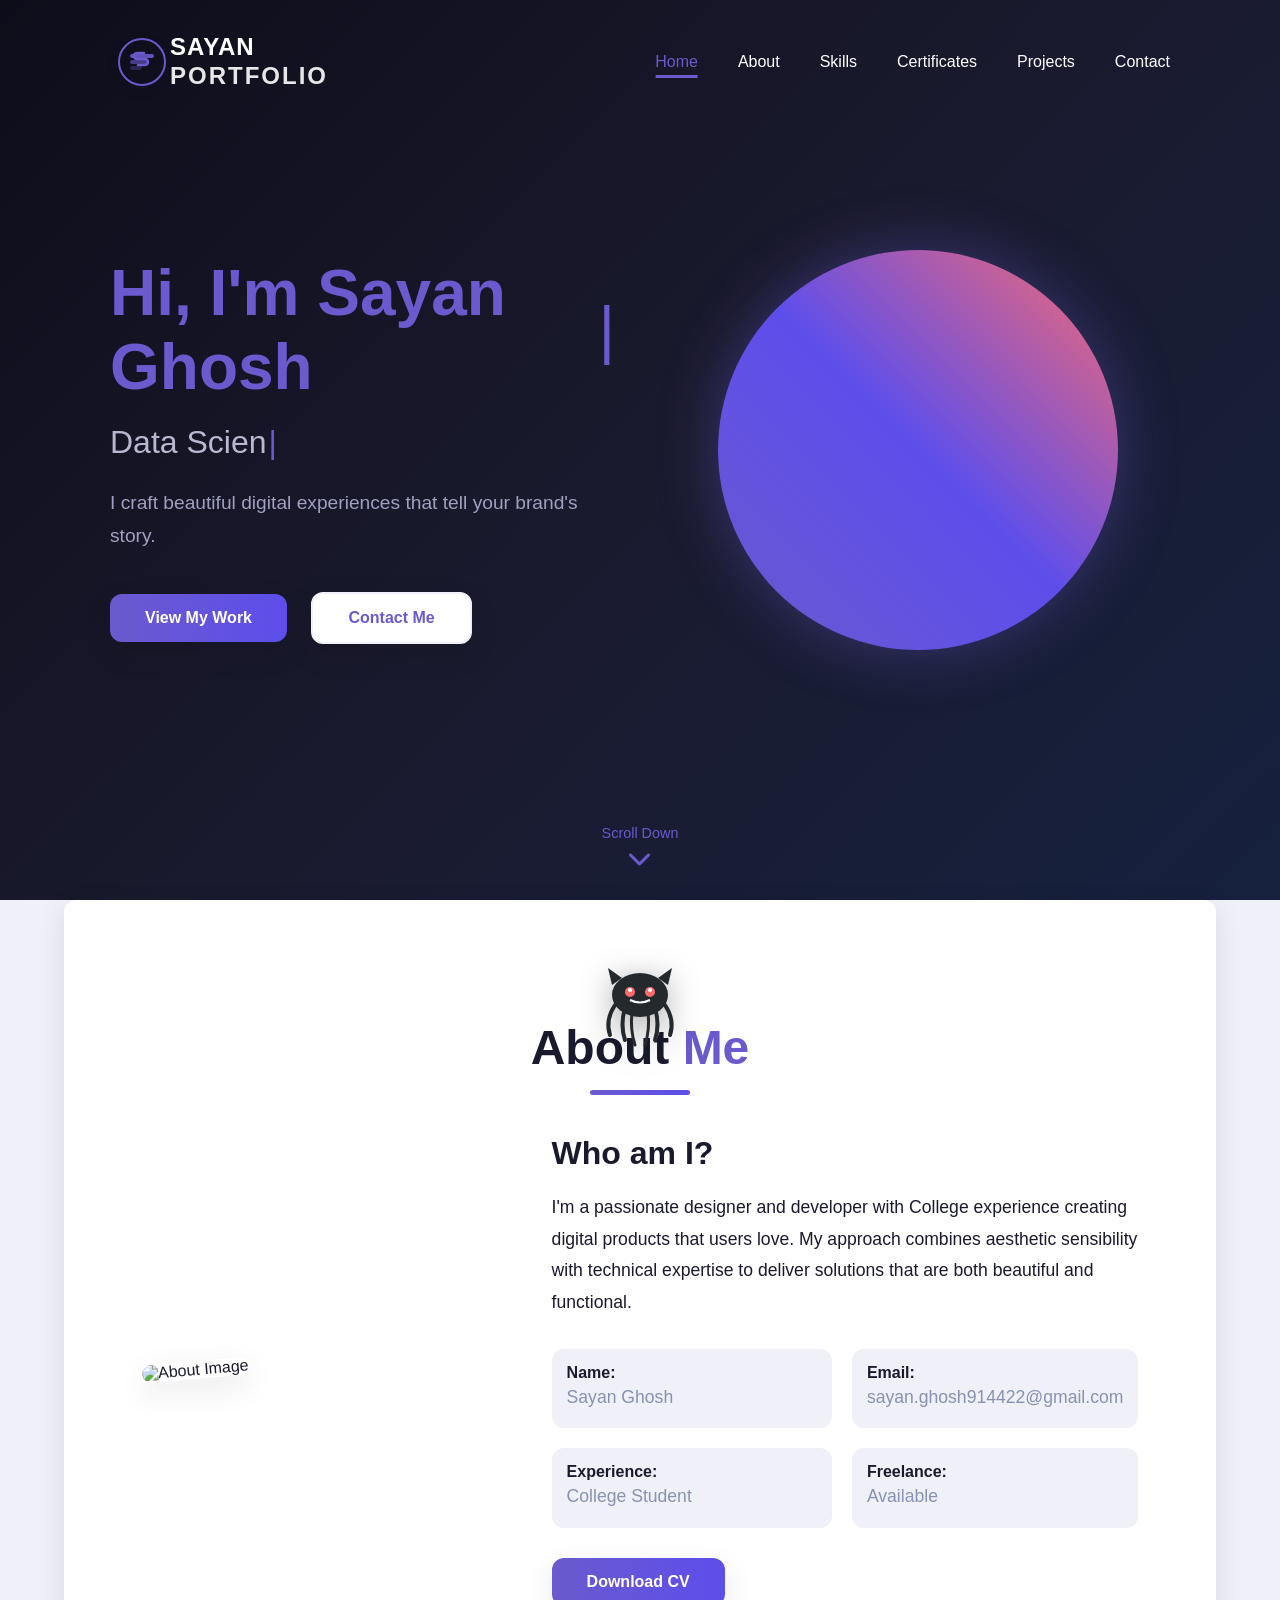
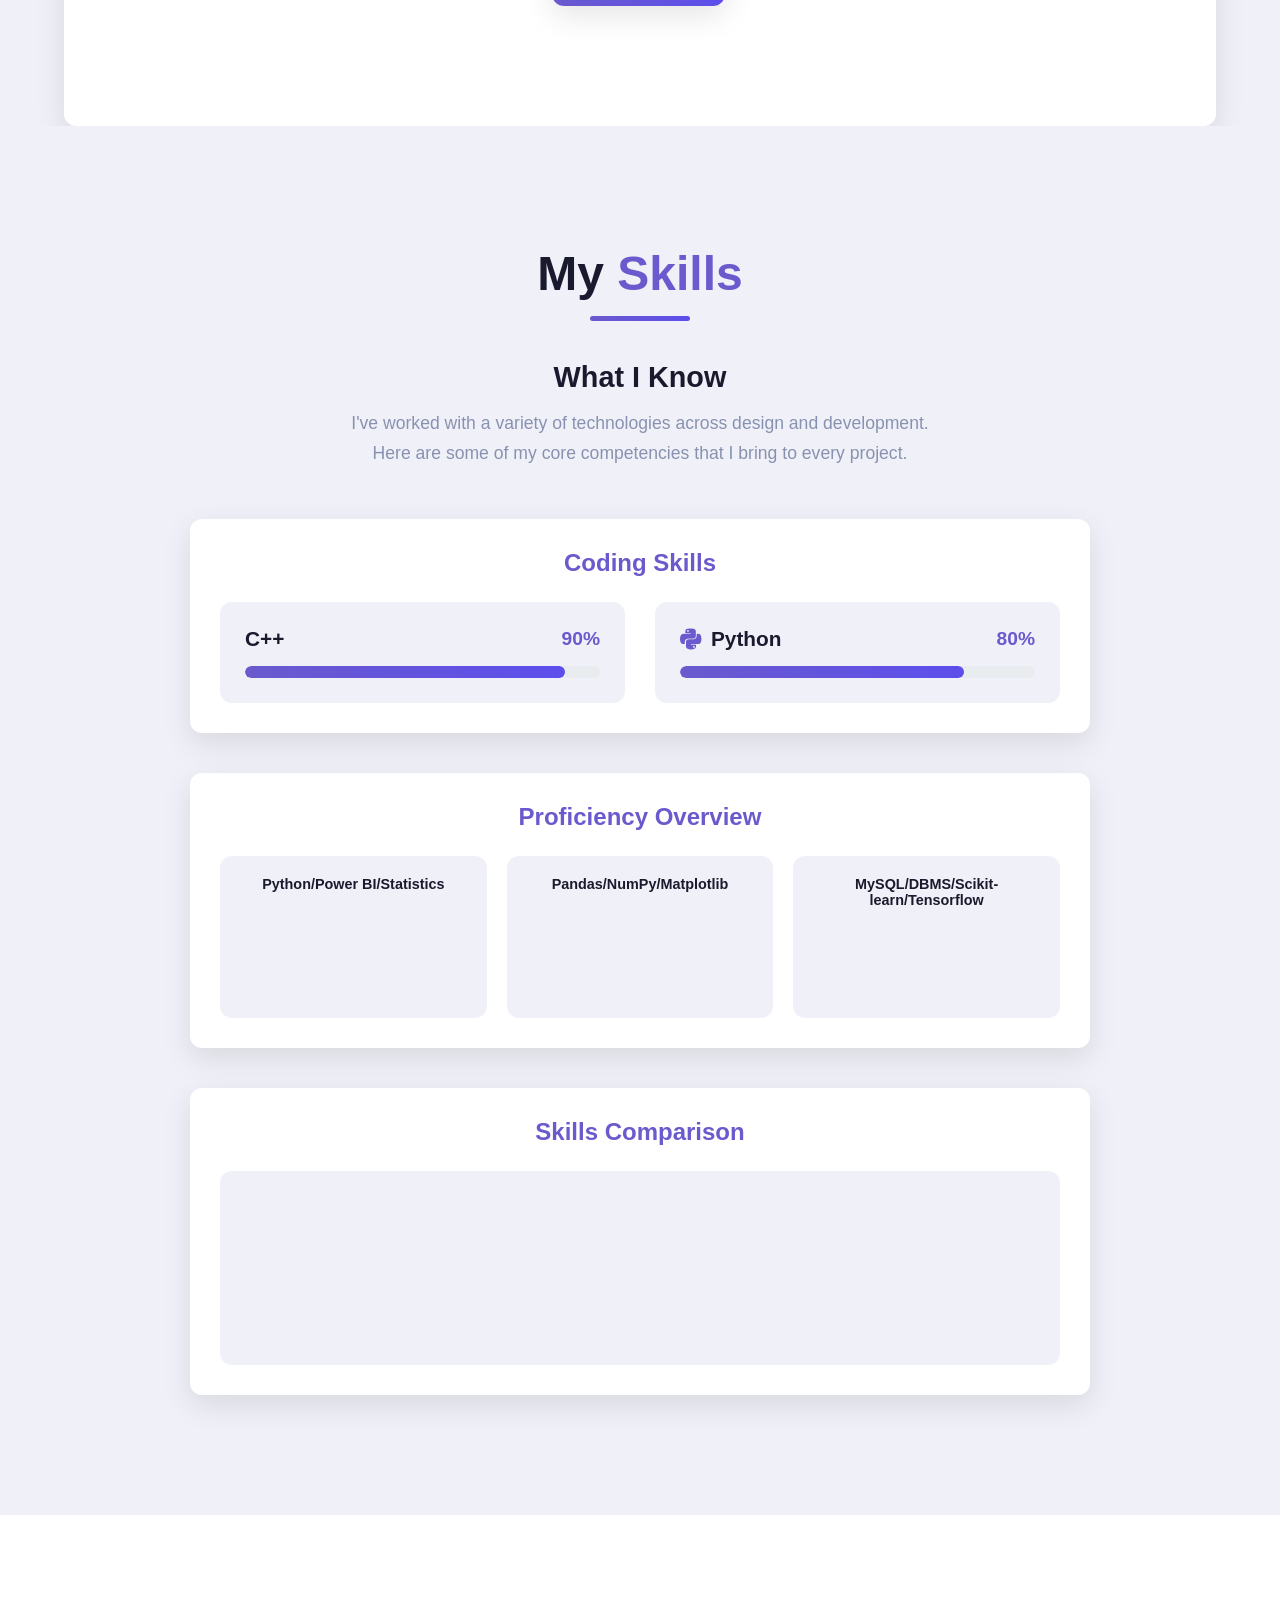
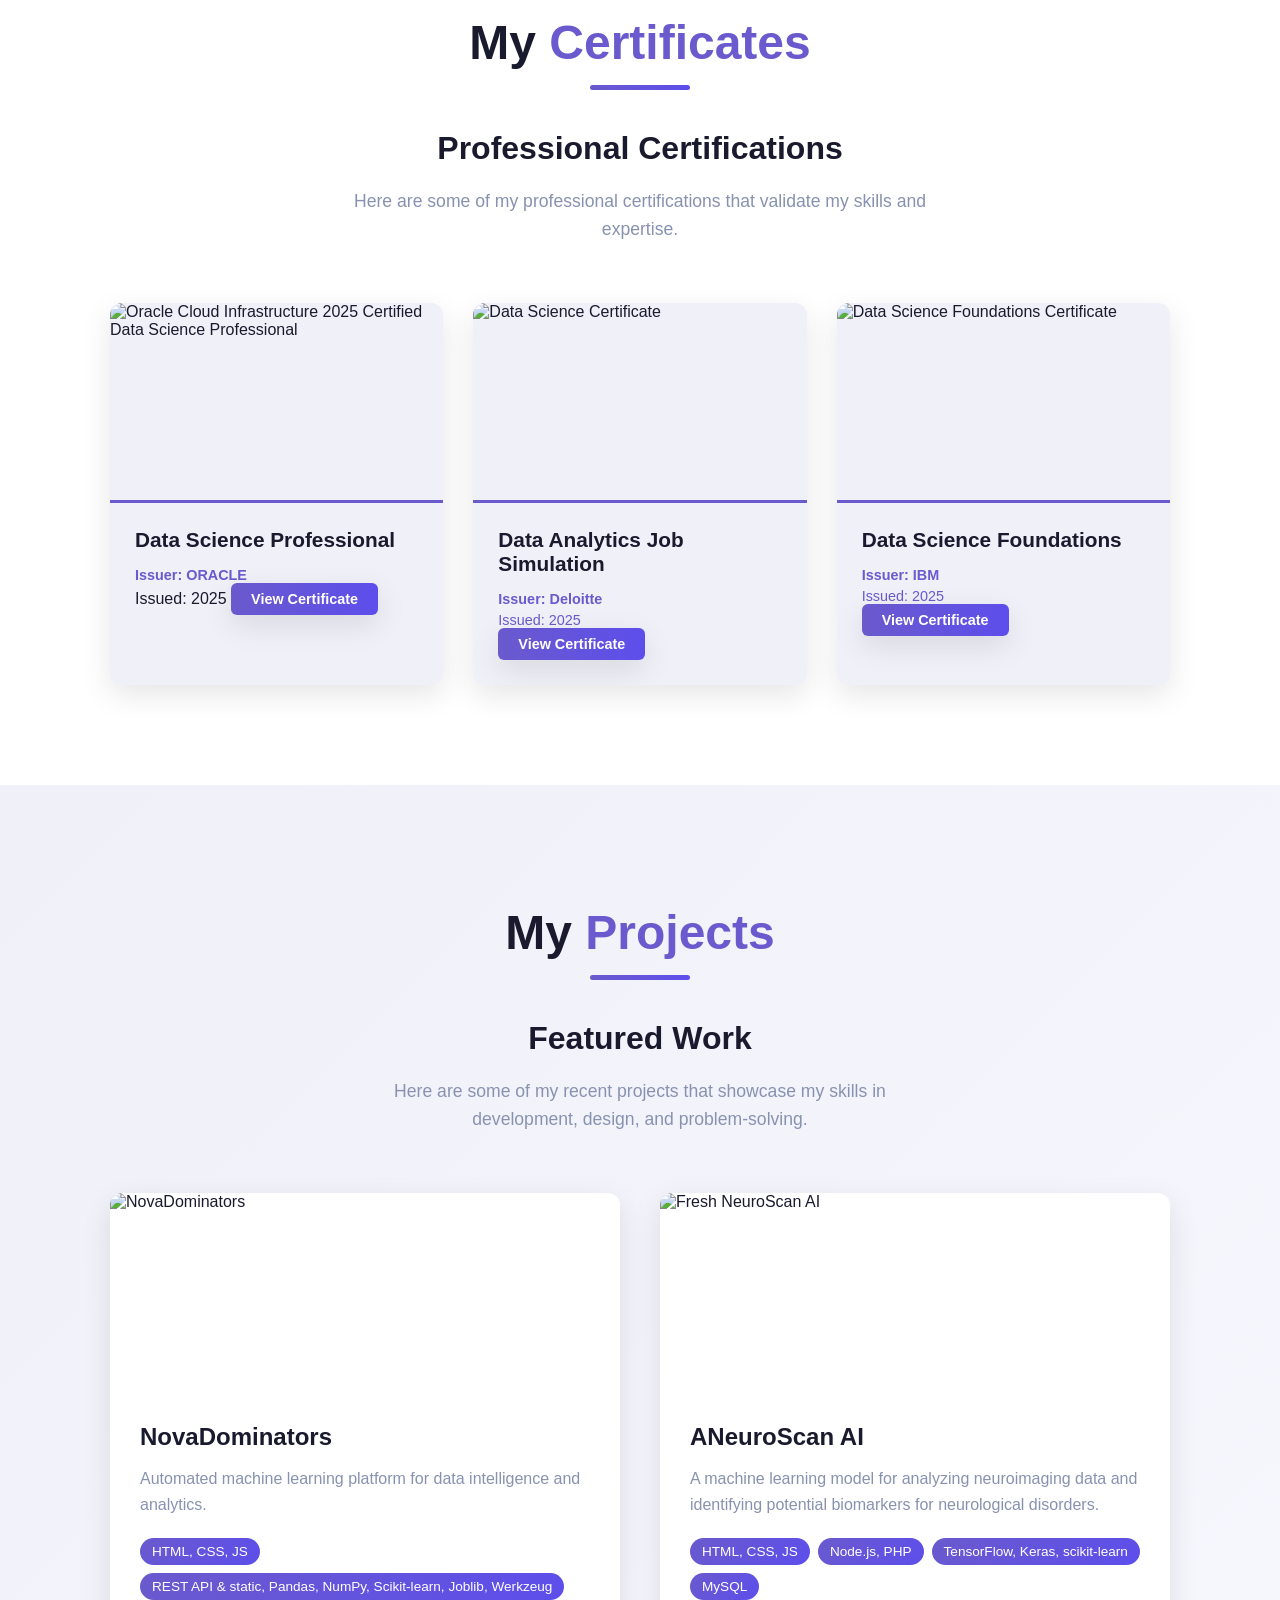
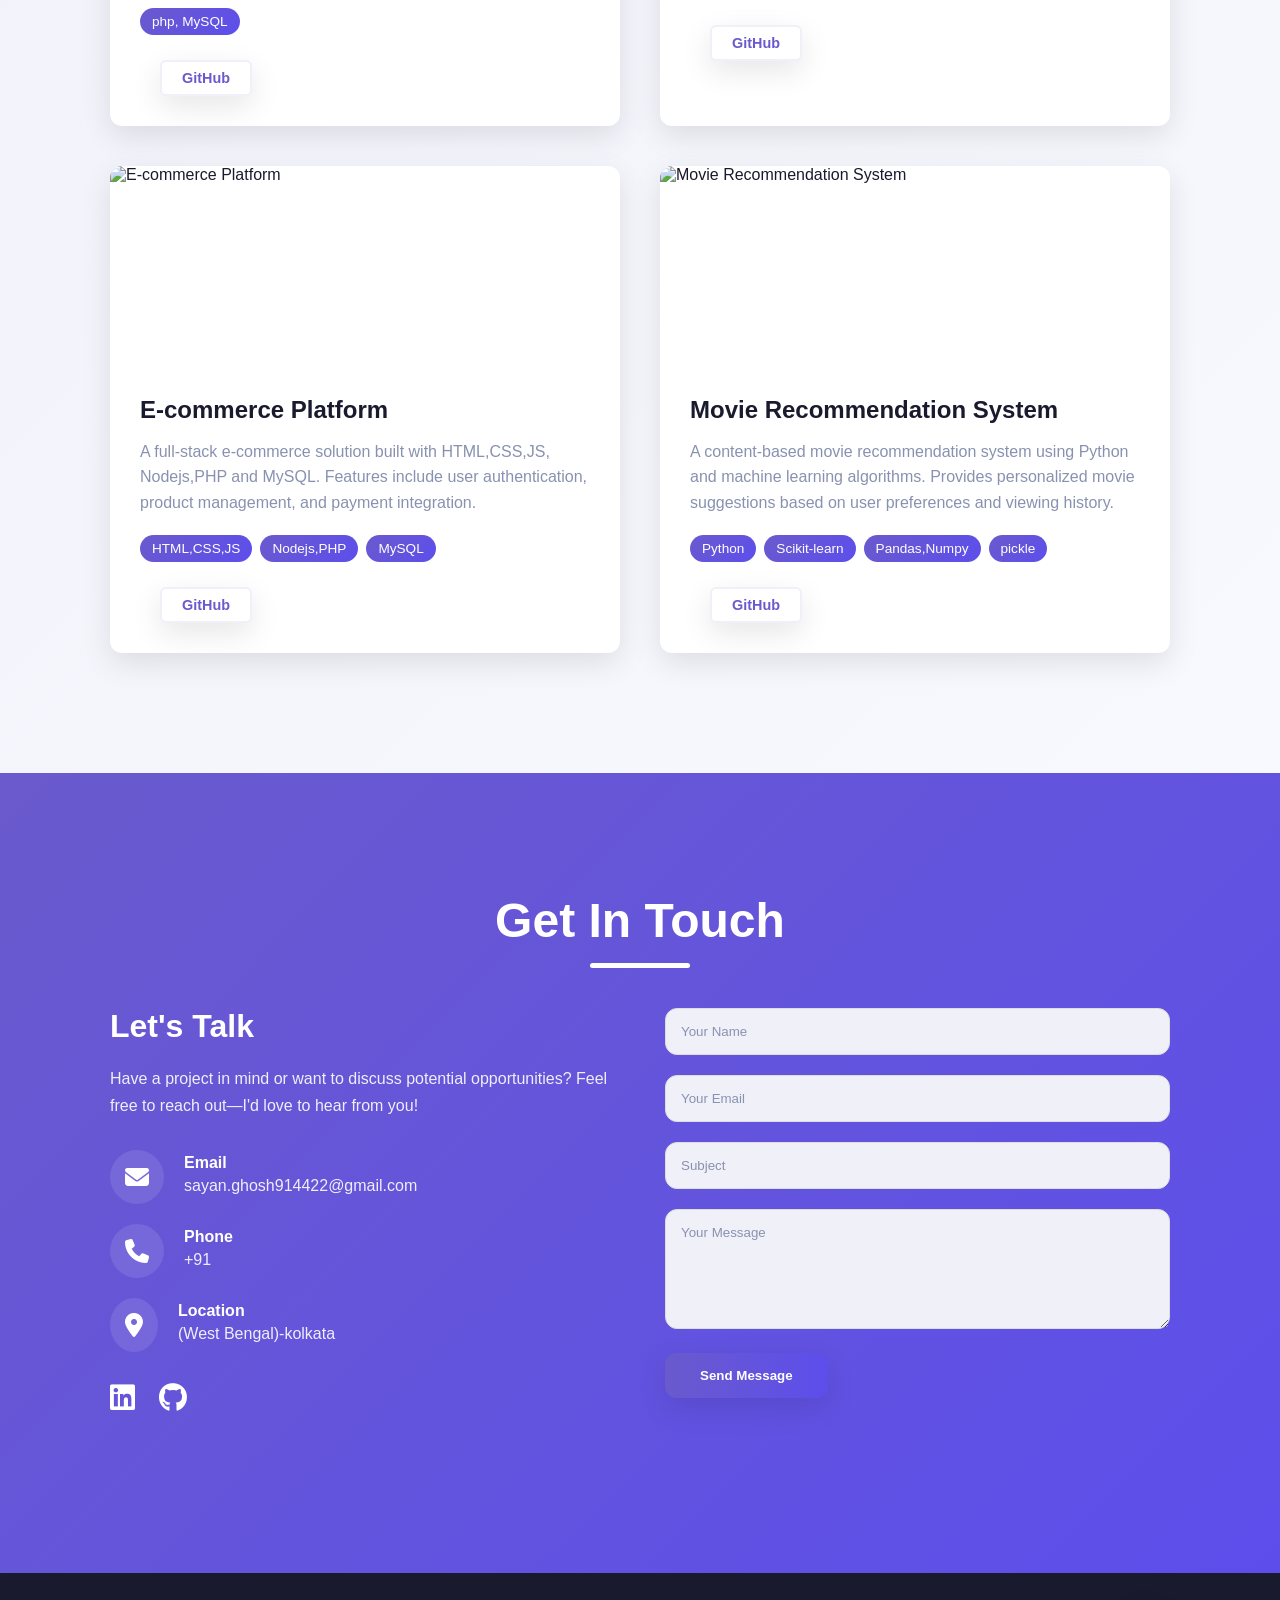
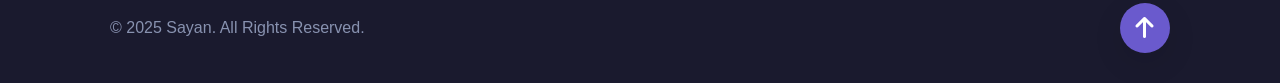
==== newpro.html @ 39113873 "Add files via upload" ====
<!DOCTYPE html>
<html lang="en">
<head>
    <meta charset="UTF-8">
    <meta name="viewport" content="width=device-width, initial-scale=1.0">
    <title>Sayan Portfolio</title>
    <link rel="stylesheet" href="https://cdnjs.cloudflare.com/ajax/libs/font-awesome/6.4.0/css/all.min.css">
    <script src="https://cdn.jsdelivr.net/npm/chart.js"></script>
    <script src="https://cdnjs.cloudflare.com/ajax/libs/three.js/r128/three.min.js"></script>
    <link rel="stylesheet" href="newpro.css">
</head>
<body>
    <!-- Navigation -->
    <nav>
        <div class="container">
            <a href="#" class="logo">
                <div class="logo-icon">
                    <svg width="48" height="48" viewBox="0 0 48 48" fill="none" xmlns="http://www.w3.org/2000/svg">
                        <!-- Main circular frame -->
                        <circle cx="24" cy="24" r="23" stroke="var(--primary-color)" stroke-width="2"/>
                        <!-- Design elements representing UI/UX -->
                        <rect x="12" y="16" width="24" height="4" rx="2" fill="var(--primary-color)" opacity="0.9"/>
                        <rect x="12" y="22" width="18" height="4" rx="2" fill="var(--primary-color)" opacity="0.6"/>
                        <rect x="12" y="28" width="12" height="4" rx="2" fill="var(--primary-color)" opacity="0.3"/>
                        <!-- Letter S with modern design -->
                        <path d="M26 15C26 15 22 15 20 15C18 15 16 16 16 18C16 20 18 21 20 21C22 21 26 21 26 21C28 21 30 22 30 24C30 26 28 27 26 27C24 27 20 27 20 27" 
                              stroke="var(--primary-color)" 
                              stroke-width="2.5" 
                              stroke-linecap="round"
                              fill="none"/>
                    </svg>
                </div>
                <div class="logo-text">
                    SAYAN<span>PORTFOLIO</span>
                </div>
            </a>
            <ul class="nav-links">
                <li><a href="#home" class="active">Home</a></li>
                <li><a href="#about">About</a></li>
                <li><a href="#skills">Skills</a></li>
                <li><a href="#certificates">Certificates</a></li>
                <li><a href="#projects">Projects</a></li>
                <li><a href="#contact">Contact</a></li>
            </ul>
            <div class="menu-btn">
                <div class="bar"></div>
                <div class="bar"></div>
                <div class="bar"></div>
            </div>
        </div>
    </nav>

    <!-- Scroll Octocat -->
    <div id="scroll-octocat">
        <svg viewBox="0 0 100 100" xmlns="http://www.w3.org/2000/svg">
            <!-- Octocat Head -->
            <ellipse cx="50" cy="45" rx="28" ry="22" fill="#24292e"/>
            <!-- Ears -->
            <polygon points="22,35 18,18 32,28" fill="#24292e"/>
            <polygon points="78,35 82,18 68,28" fill="#24292e"/>
            <!-- Face -->
            <circle cx="40" cy="42" r="5" fill="#ff6b6b"/>
            <circle cx="60" cy="42" r="5" fill="#ff6b6b"/>
            <circle cx="40" cy="40" r="2" fill="#fff"/>
            <circle cx="60" cy="40" r="2" fill="#fff"/>
            <!-- Smile -->
            <path d="M 40 50 Q 50 55 60 50" stroke="#fff" stroke-width="2" fill="none"/>
            <!-- Tentacles/Arms -->
            <path d="M 25 55 Q 15 70 20 85" stroke="#24292e" stroke-width="4" fill="none" stroke-linecap="round"/>
            <path d="M 35 58 Q 30 75 35 90" stroke="#24292e" stroke-width="4" fill="none" stroke-linecap="round"/>
            <path d="M 65 58 Q 70 75 65 90" stroke="#24292e" stroke-width="4" fill="none" stroke-linecap="round"/>
            <path d="M 75 55 Q 85 70 80 85" stroke="#24292e" stroke-width="4" fill="none" stroke-linecap="round"/>
            <!-- Middle tentacles -->
            <path d="M 42 62 Q 40 80 45 95" stroke="#24292e" stroke-width="3" fill="none" stroke-linecap="round"/>
            <path d="M 58 62 Q 60 80 55 95" stroke="#24292e" stroke-width="3" fill="none" stroke-linecap="round"/>
        </svg>
    </div>

    <!-- Home Slide -->
    <section id="home" class="slide active">
        <canvas id="galaxy-canvas"></canvas>
        <div class="container">
            <div class="home-content">
                <h1 class="typing-container"><span class="typing-text" id="typingName"></span><span class="cursor">|</span></h1>
                <h2 class="typing-container"><span class="typing-text" id="typingRole"></span><span class="cursor">|</span></h2>
                <p>I craft beautiful digital experiences that tell your brand's story.</p>
                <div class="btn-group">
                    <a href="#projects" class="btn primary">View My Work</a>
                    <a href="#contact" class="btn secondary">Contact Me</a>
                </div>
            </div>
            <div class="home-image">
                <div class="image-wrapper">
                    <img src="SGY.jpeg" alt="Profile Image">
                </div>
            </div>
        </div>
        <div class="scroll-down" role="button" aria-label="Scroll to About section" tabindex="0" title="Scroll to About">
            <span>Scroll Down</span>
            <i class="fas fa-chevron-down"></i>
        </div>
    </section>

    <!-- About Slide -->
    <section id="about" class="slide">
        <div class="container">
            <h2 class="section-title">About <span>Me</span></h2>
            <div class="about-content">
                <div class="about-image">
                    <img src="my pic.jpeg" alt="About Image">
                </div>
                <div class="about-text">
                    <h3>Who am I?</h3>
                    <p>I'm a passionate designer and developer with College experience creating digital products that users love. My approach combines aesthetic sensibility with technical expertise to deliver solutions that are both beautiful and functional.</p>
                    
                    <div class="info-grid">
                        <div class="info-item">
                            <span>Name:</span>
                            <p>Sayan Ghosh</p>
                        </div>
                        <div class="info-item">
                            <span>Email:</span>
                            <p>sayan.ghosh914422@gmail.com</p>
                        </div>
                        <div class="info-item">
                            <span>Experience:</span>
                            <p>College Student</p>
                        </div>
                        <div class="info-item">
                            <span>Freelance:</span>
                            <p>Available</p>
                        </div>
                    </div>
                    
                    <a href="cv.pdf" class="btn primary" download>Download CV</a>
                </div>
            </div>
        </div>
    </section>

    <!-- Skills Slide -->
    <section id="skills" class="slide">
        <div class="container">
            <h2 class="section-title">My <span>Skills</span></h2>
            <div class="skills-content">
                <div class="skills-description">
                    <h3>What I Know</h3>
                    <p>I've worked with a variety of technologies across design and development. Here are some of my core competencies that I bring to every project.</p>
                </div>
                
                <!-- Coding Skills Section -->
                <div class="coding-skills-section">
                    <h4 class="coding-title">Coding Skills</h4>
                    <div class="coding-skills-grid">
                        <div class="coding-skill-item">
                            <div class="coding-skill-header">
                                <span class="coding-icon">C++</span>
                                <span class="coding-percent">90%</span>
                            </div>
                            <div class="coding-progress-bar">
                                <div class="coding-progress" data-width="90%"></div>
                            </div>
                        </div>
                        <div class="coding-skill-item">
                            <div class="coding-skill-header">
                                <span class="coding-icon"><i class="fab fa-python"></i> Python</span>
                                <span class="coding-percent">80%</span>
                            </div>
                            <div class="coding-progress-bar">
                                <div class="coding-progress" data-width="80%"></div>
                            </div>
                        </div>
                    </div>
                </div>

                <div class="charts-grid">
                    <!-- Pie Charts Section -->
                    <div class="chart-category">
                        <h4>Proficiency Overview</h4>
                        <div class="pie-charts-row">
                            <div class="chart-box pie-chart-box">
                                <h5>Python/Power BI/Statistics</h5>
                                <canvas id="pythonPieChart"></canvas>
                            </div>
                            <div class="chart-box pie-chart-box">
                                <h5>Pandas/NumPy/Matplotlib</h5>
                                <canvas id="pandasPieChart"></canvas>
                            </div>
                            <div class="chart-box pie-chart-box">
                                <h5>MySQL/DBMS/Scikit-learn/Tensorflow</h5>
                                <canvas id="mysqlPieChart"></canvas>
                            </div>
                        </div>
                    </div>
                    
                    <!-- Bar Graph Section -->
                    <div class="chart-category">
                        <h4>Skills Comparison</h4>
                        <div class="chart-box bar-chart-box">
                            <canvas id="skillsBarChart"></canvas>
                        </div>
                    </div>
                </div>
            </div>
        </div>
    </section>

    <!-- Certificates Slide -->
    <section id="certificates" class="slide">
        <div class="container">
            <h2 class="section-title">My <span>Certificates</span></h2>
            <div class="certificates-content">
                <div class="certificates-description">
                    <h3>Professional Certifications</h3>
                    <p>Here are some of my professional certifications that validate my skills and expertise.</p>
                </div>
                
                <div class="certificates-grid">
                    <div class="certificate-card">
                        <div class="certificate-image">
                            <img src="ORACLE.png" alt="Oracle Cloud Infrastructure 2025 Certified Data Science Professional">
                        </div>
                        <div class="certificate-content">
                            <h4>Data Science Professional</h4>
                            <span class="issuer">Issuer: ORACLE</span>
                            <span class="Year">Issued: 2025</span>
                            <a href="ORACLE.png" target="_blank" class="btn small primary">View Certificate</a>
                        </div>
                    </div>
                    
                    <div class="certificate-card">
                        <div class="certificate-image">
                            <img src="Deloitte.png" alt="Data Science Certificate">
                        </div>
                        <div class="certificate-content">
                            <h4>Data Analytics Job Simulation</h4>
                            <span class="issuer">Issuer: Deloitte</span>
                            <span class="date">Issued: 2025</span>
                            <a href="Deloitte.png" target="_blank" class="btn small primary">View Certificate</a>
                        </div>
                    </div>
                    
                    <div class="certificate-card">
                        <div class="certificate-image">
                            <img src="IBM.jpg" alt="Data Science Foundations Certificate">
                        </div>
                        <div class="certificate-content">
                            <h4>Data Science Foundations</h4>
                            <span class="issuer">Issuer: IBM</span>
                            <span class="date">Issued: 2025</span>
                            <a href="IBM.jpg" target="_blank" class="btn small primary">View Certificate</a>
                        </div>
                    </div>
                </div>
            </div>
        </div>
    </section>

    <!-- Projects Slide -->
    <section id="projects" class="slide">
        <div class="container">
            <h2 class="section-title">My <span>Projects</span></h2>
            <div class="projects-content">
                <div class="projects-description">
                    <h3>Featured Work</h3>
                    <p>Here are some of my recent projects that showcase my skills in development, design, and problem-solving.</p>
                </div>
                
                <div class="projects-grid">
                    <div class="project-card">
                        <div class="project-image">
                            <img src="NovaDominators.png" alt="NovaDominators">
                        </div>
                        <div class="project-content">
                            <h4>NovaDominators</h4>
                            <p>Automated machine learning platform for data intelligence and analytics.</p>
                            <div class="project-tech">
                                <span class="tech-tag">HTML, CSS, JS</span>
                                <span class="tech-tag">REST API & static, Pandas, NumPy, Scikit-learn, Joblib, Werkzeug</span>
                                <span class="tech-tag">php, MySQL</span>
                            </div>
                            <div class="project-links">
                        
                                <a href="https://github.com/sayan-ghosh8124/AutoML-Data-Intelligence-Platform-" class="btn small secondary" target="_blank" rel="noopener noreferrer">GitHub</a>
                            </div>
                        </div>
                    </div>
                    
                    <div class="project-card">
                        <div class="project-image">
                            <img src="Fresh NeuroScan AI.png" alt="Fresh NeuroScan AI">
                        </div>
                        <div class="project-content">
                            <h4>ANeuroScan AI</h4>
                            <p>A machine learning model for analyzing neuroimaging data and identifying potential biomarkers for neurological disorders.</p>
                            <div class="project-tech">
                                <span class="tech-tag">HTML, CSS, JS</span>
                                <span class="tech-tag">Node.js, PHP</span>
                                <span class="tech-tag">TensorFlow, Keras, scikit-learn</span>
                                <span class="tech-tag">MySQL</span>
                            </div>
                            <div class="project-links">
                            
                                <a href="https://github.com/sayan-ghosh8124/Brain_Tumor_Detection--Using-Deep-Learning-MRI-Images-Detection-Using-Computer-Vision-" class="btn small secondary" target="_blank" rel="noopener noreferrer">GitHub</a>
                            </div>
                        </div>
                    </div>
                    
                    <div class="project-card">
                        <div class="project-image">
                            <img src="ZeroWasteMart.png" alt="E-commerce Platform">
                        </div>
                        <div class="project-content">
                            <h4>E-commerce Platform</h4>
                            <p>A full-stack e-commerce solution built with HTML,CSS,JS, Nodejs,PHP and MySQL. Features include user authentication, product management, and payment integration.</p>
                            <div class="project-tech">
                                <span class="tech-tag">HTML,CSS,JS</span>
                                <span class="tech-tag">Nodejs,PHP</span>
                                <span class="tech-tag">MySQL</span>
                            </div>
                            <div class="project-links">
                            
                                <a href="https://github.com/sayan-ghosh8124/ZeroWasteMart-AmazingWebsite" class="btn small secondary" target="_blank" rel="noopener noreferrer">GitHub</a>
                            </div>
                        </div>
                    </div>
                    
                    <div class="project-card">
                        <div class="project-image">
                            <img src="movie.png" alt="Movie Recommendation System">
                        </div>
                        <div class="project-content">
                            <h4>Movie Recommendation System</h4>
                            <p>A content-based movie recommendation system using Python and machine learning algorithms. Provides personalized movie suggestions based on user preferences and viewing history.</p>
                            <div class="project-tech">
                                <span class="tech-tag">Python</span>
                                <span class="tech-tag">Scikit-learn</span>
                                <span class="tech-tag">Pandas,Numpy</span>
                                <span class="tech-tag">pickle</span>
                            </div>
                            <div class="project-links">
                            
                                <a href="https://github.com/sayan-ghosh8124/movie-recommender-system" class="btn small secondary" target="_blank" rel="noopener noreferrer">GitHub</a>
                            </div>
                        </div>
                    </div>
                </div>
            </div>
        </div>
    </section>

    <!-- Contact Slide -->
    <section id="contact" class="slide">
        <div class="container">
            <h2 class="section-title">Get In <span>Touch</span></h2>
            <div class="contact-content">
                <div class="contact-info">
                    <h3>Let's Talk</h3>
                    <p>Have a project in mind or want to discuss potential opportunities? Feel free to reach out—I'd love to hear from you!</p>
                    
                    <div class="contact-details">
                        <div class="contact-item">
                            <i class="fas fa-envelope"></i>
                            <div>
                                <span>Email</span>
                                <p>sayan.ghosh914422@gmail.com</p>
                            </div>
                        </div>
                        <div class="contact-item">
                            <i class="fas fa-phone"></i>
                            <div>
                                <span>Phone</span>
                                <p>+91 </p>
                            </div>
                        </div>
                        <div class="contact-item">
                            <i class="fas fa-map-marker-alt"></i>
                            <div>
                                <span>Location</span>
                                <p>(West Bengal)-kolkata</p>
                            </div>
                        </div>
                    </div>
                    
                    <div class="social-links">
                        <a href="https://www.linkedin.com/in/sayan-ghosh-3b7113366/" target="_blank" rel="noopener noreferrer"><i class="fab fa-linkedin"></i></a>
                        <a href="https://github.com/sayan-ghosh8124" target="_blank" rel="noopener noreferrer"><i class="fab fa-github"></i></a>
                    </div>
                </div>
                
                <form class="contact-form">
                    <div class="form-group">
                        <input type="text" placeholder="Your Name" required>
                    </div>
                    <div class="form-group">
                        <input type="email" placeholder="Your Email" required>
                    </div>
                    <div class="form-group">
                        <input type="text" placeholder="Subject">
                    </div>
                    <div class="form-group">
                        <textarea placeholder="Your Message" required></textarea>
                    </div>
                    <button type="submit" class="btn primary">Send Message</button>
                </form>
            </div>
        </div>
    </section>

    <!-- Footer -->
    <footer>
        <div class="container">
            <p>&copy; 2025 Sayan. All Rights Reserved.</p>
            <a href="#home" class="back-to-top">
                <i class="fas fa-arrow-up"></i>
            </a>
        </div>
    </footer>

        <script src="https://cdn.jsdelivr.net/npm/particles.js@2.0.0/particles.min.js"></script>
        <script src="newpro.js" defer></script>
</body>
</html>
---- newpro.css ----
/* Global Styles */
:root {
    --primary-color: #6a5acd;
    --secondary-color: #5d4eec;
    --dark-color: #1a1a2e;
    --light-color: #f0f0f8;
    --gray-color: #8892b0;
    --white-color: #ffffff;
    --black-color: #000000;
    --transition: all 0.4s cubic-bezier(0.25, 0.8, 0.25, 1);
    --border-radius: 12px;
    --shadow: 0 10px 30px rgba(0, 0, 0, 0.1);
}

* {
    margin: 0;
    padding: 0;
    box-sizing: border-box;
    font-family: 'Poppins', sans-serif;
}

.logo {
    display: flex;
    align-items: center;
    gap: 15px;
    text-decoration: none;
    position: relative;
    padding: 8px;
}

.logo-icon {
    display: flex;
    align-items: center;
    transition: all 0.5s cubic-bezier(0.4, 0, 0.2, 1);
    position: relative;
}

.logo:hover .logo-icon {
    transform: scale(1.1);
}

.logo-icon svg {
    filter: drop-shadow(0 4px 6px rgba(0, 0, 0, 0.1));
}

.logo-icon svg rect {
    transition: all 0.4s ease;
}

.logo:hover .logo-icon svg rect {
    transform: translateX(2px);
}

.logo-text {
    font-weight: 700;
    font-size: 1.5rem;
    color: var(--white-color);
    letter-spacing: 1px;
    display: flex;
    flex-direction: column;
    line-height: 1.2;
}

.logo-text span {
    font-size: 0.9rem;
    color: var(--white-color);
    letter-spacing: 2px;
    opacity: 0.9;
    transition: opacity 0.3s ease;
}

.logo:hover .logo-text span {
    opacity: 1;
}

html {
    scroll-behavior: smooth;
}

body {
    background-color: var(--light-color);
    color: var(--dark-color);
    overflow-x: hidden;
    font-family: 'Inter', sans-serif;
}

.container {
    width: 90%;
    max-width: 1100px;
    margin: 0 auto;
    padding: 0 20px;
}

section {
    padding: 120px 0;
    opacity: 0;
    transform: translateY(50px) scale(0.98);
    transition: opacity 0.6s ease-out, transform 0.6s ease-out;
}

section.visible {
    opacity: 1;
    transform: translateY(0) scale(1);
}

.section-title {
    font-size: 3rem;
    margin-bottom: 60px;
    text-align: center;
    position: relative;
    color: var(--dark-color);
}

.section-title span {
    color: var(--primary-color);
}

.section-title::after {
    content: '';
    position: absolute;
    bottom: -20px;
    left: 50%;
    transform: translateX(-50%);
    width: 100px;
    height: 5px;
    background: linear-gradient(90deg, var(--primary-color), var(--secondary-color));
    border-radius: 5px;
}

.home-content h1,
.home-content h2,
.home-content p,
.home-content .btn-group {
    opacity: 0;
    transform: translateY(20px);
    transition: opacity 0.5s ease-out, transform 0.5s ease-out;
}

#home.visible .home-content h1 {
    transition-delay: 0.2s;
}
#home.visible .home-content h2 {
    transition-delay: 0.3s;
}
#home.visible .home-content p {
    transition-delay: 0.4s;
}
#home.visible .home-content .btn-group {
    transition-delay: 0.5s;
}

#home.visible .home-content h1,
#home.visible .home-content h2,
#home.visible .home-content p,
#home.visible .home-content .btn-group {
    opacity: 1;
    transform: translateY(0);
}

.btn {
    display: inline-block;
    padding: 15px 35px;
    border-radius: var(--border-radius);
    font-weight: 600;
    text-decoration: none;
    transition: var(--transition);
    cursor: pointer;
    border: none;
    box-shadow: var(--shadow);
}

.btn.primary {
    background: linear-gradient(90deg, var(--primary-color), var(--secondary-color));
    color: var(--white-color);
}

.btn.primary:hover {
    transform: translateY(-5px) scale(1.05);
    box-shadow: 0 15px 30px rgba(106, 90, 205, 0.3);
}

.btn.secondary {
    background-color: var(--white-color);
    color: var(--primary-color);
    border: 2px solid var(--light-color);
    margin-left: 20px;
}

.btn.secondary:hover {
    background-color: var(--white-color);
    color: var(--secondary-color);
    transform: translateY(-5px) scale(1.05);
    box-shadow: 0 15px 30px rgba(0, 0, 0, 0.1);
}

/* Navigation */
nav {
    position: fixed;
    top: 0;
    left: 0;
    width: 100%;
    padding: 25px 0;
    z-index: 1000;
    transition: all 0.3s ease-in-out;
}

nav.scrolled {
    background: rgba(255, 255, 255, 0.7);
    backdrop-filter: blur(10px);
    -webkit-backdrop-filter: blur(10px);
    box-shadow: 0 8px 32px 0 rgba(31, 38, 135, 0.1);
    border-bottom: 1px solid rgba(255, 255, 255, 0.18);
    padding: 20px 0;
}

nav .container {
    display: flex;
    justify-content: space-between;
    align-items: center;
}

.logo {
    font-size: 1.8rem;
    font-weight: 800;
    color: var(--primary-color);
    text-decoration: none;
    letter-spacing: 1px;
    display: flex;
    align-items: center;
    gap: 4px;
}

.logo span {
    color: var(--white-color);
    font-size: 1.5rem;
    font-weight: 600;
}

.nav-links {
    display: flex;
    list-style: none;
}

.nav-links li {
    margin-left: 40px;
}

.nav-links a {
    color: var(--white-color);
    text-decoration: none;
    font-weight: 500;
    transition: var(--transition);
    position: relative;
    padding-bottom: 8px;
}

.nav-links a::after {
    content: '';
    position: absolute;
    bottom: 0;
    left: 50%;
    transform: translateX(-50%);
    width: 0;
    height: 3px;
    background-color: var(--primary-color);
    transition: width 0.3s ease;
}

.nav-links a:hover::after,
.nav-links a.active::after {
    width: 100%;
}

.nav-links a.active {
    color: var(--primary-color);
}

.nav-links a:hover {
    color: var(--primary-color);
}

.menu-btn {
    display: none;
    flex-direction: column;
    justify-content: space-between;
    width: 30px;
    height: 20px;
    cursor: pointer;
}

.menu-btn .bar {
    width: 100%;
    height: 3px;
    background-color: var(--dark-color);
    border-radius: 3px;
    transition: var(--transition);
}

/* Scroll Octocat Animation */
#scroll-octocat {
    position: fixed;
    bottom: -150px;
    left: 50%;
    transform: translateX(-50%);
    width: 100px;
    height: 100px;
    z-index: 999;
    transition: bottom 0.5s ease-out, transform 0.3s ease;
    pointer-events: none;
}

#scroll-octocat.show {
    bottom: 20px;
    animation: octocatBounce 0.5s ease;
}

#scroll-octocat.wave {
    animation: octocatWave 0.5s ease infinite;
}

@keyframes octocatBounce {
    0% {
        bottom: -150px;
        transform: translateX(-50%) scale(0.5);
    }
    50% {
        bottom: 30px;
        transform: translateX(-50%) scale(1.1);
    }
    100% {
        bottom: 20px;
        transform: translateX(-50%) scale(1);
    }
}

@keyframes octocatWave {
    0%, 100% {
        transform: translateX(-50%) rotate(0deg);
    }
    25% {
        transform: translateX(-50%) rotate(-10deg);
    }
    75% {
        transform: translateX(-50%) rotate(10deg);
    }
}

#scroll-octocat svg {
    width: 100%;
    height: 100%;
    filter: drop-shadow(0 5px 15px rgba(0,0,0,0.3));
}

/* Home Slide */
#home {
    display: flex;
    align-items: center;
    min-height: 100vh;
    background: linear-gradient(135deg, #0d0d1a 0%, #1a1a2e 50%, #16213e 100%);
    position: relative;
    overflow: hidden;
}

#galaxy-canvas {
    position: absolute;
    width: 100%;
    height: 100%;
    top: 0;
    left: 0;
    z-index: 1;
}

#home .container {
    display: flex;
    align-items: center;
    justify-content: space-between;
    position: relative;
    z-index: 2;
}

.home-content {
    flex: 1;
    padding-right: 50px;
}

.home-content h1 {
    font-size: 4rem;
    margin-bottom: 20px;
    font-weight: 800;
    color: var(--white-color);
}

.home-content h1 span {
    color: var(--primary-color);
}

/* Typing Animation Styles */
.typing-container {
    display: flex;
    align-items: center;
    min-height: 1.2em;
    color: var(--white-color);
}

.typing-text {
    display: inline;
}

.cursor {
    display: inline-block;
    color: var(--primary-color);
    font-weight: 100;
    animation: blink 0.8s infinite;
    margin-left: 2px;
}

@keyframes blink {
    0%, 50% {
        opacity: 1;
    }
    51%, 100% {
        opacity: 0;
    }
}

.home-content h2 {
    font-size: 2rem;
    font-weight: 400;
    margin-bottom: 25px;
    color: #b8b8d1;
}

.home-content p {
    font-size: 1.2rem;
    margin-bottom: 40px;
    color: #a0a0c0;
    line-height: 1.7;
}

.home-image {
    flex: 1;
    display: flex;
    justify-content: center;
    position: relative;
    z-index: 2;
}

.image-wrapper {
    width: 400px;
    height: 400px;
    border-radius: 50%;
    overflow: hidden;
    border: none;
    box-shadow: 0 0 60px rgba(106, 90, 205, 0.4);
    position: relative;
}

.image-wrapper::before {
    content: '';
    position: absolute;
    top: -10px; right: -10px; bottom: -10px; left: -10px;
    background: linear-gradient(45deg, var(--primary-color), var(--secondary-color), #ff6b6b);
    border-radius: 50%;
    z-index: -1;
    animation: rotate 10s linear infinite;
}

.image-wrapper img {
    width: 100%;
    height: 100%;
    object-fit: cover;
    transform: scale(1.05);
}

@keyframes rotate {
    0% { transform: rotate(0deg); }
    100% { transform: rotate(360deg); }
}

.scroll-down {
    position: absolute;
    bottom: 30px;
    left: 50%;
    transform: translateX(-50%);
    color: var(--primary-color);
    z-index: 3;
    cursor: pointer;
    display: flex;
    flex-direction: column;
    align-items: center;
    font-size: 0.9rem;
    font-weight: 500;
}

.scroll-down i {
    font-size: 1.5rem;
    margin-top: 5px;
    animation: bounce 2s infinite;
}

@keyframes bounce {
    0%, 20%, 50%, 80%, 100% {
        transform: translateY(0);
    }
    40% {
        transform: translateY(-10px);
    }
    60% {
        transform: translateY(-5px);
    }
}

/* About Slide */
#about {
    background-color: var(--white-color);
    border-radius: var(--border-radius);
    box-shadow: var(--shadow);
    margin: 0 5%;
    overflow: hidden;
}

.about-content {
    display: flex;
    align-items: center;
    gap: 50px;
}

#about .about-image,
#about .about-text {
    opacity: 0;
    transform: translateY(30px);
    transition: opacity 0.6s ease-out, transform 0.6s ease-out;
}
#about.visible .about-image {
    opacity: 1;
    transform: translateY(0);
    transition-delay: 0.2s;
}
#about.visible .about-text {
    opacity: 1;
    transform: translateY(0);
    transition-delay: 0.4s;
}

.about-image {
    flex: 0 0 300px;
    margin-right: 60px;
    transition: var(--transition);
}

.about-image img {
    width: 100%;
    border-radius: var(--border-radius);
    box-shadow: var(--shadow);
    transform: rotate(-5deg);
    transition: var(--transition);
}

.about-image img:hover {
    transform: rotate(0deg) scale(1.05);
    color: var(--gray-color);
    line-height: 1.7;
}

.about-text {
    flex: 1;
}

.about-text h3 {
    font-size: 2rem;
    margin-bottom: 20px;
    color: var(--dark-color);
}

.about-text p {
    font-size: 1.1rem;
    line-height: 1.8;
    margin-bottom: 30px;
}

.info-grid {
    display: grid;
    grid-template-columns: repeat(2, 1fr);
    gap: 20px;
    margin-bottom: 30px;
}

.info-item {
    background: var(--light-color);
    padding: 15px;
    border-radius: var(--border-radius);
    transition: var(--transition);
}

.info-item:hover {
    transform: translateY(-5px);
    box-shadow: 0 5px 15px rgba(0, 0, 0, 0.05);
}

.info-item span {
    font-weight: 600;
    color: var(--dark-color);
    margin-bottom: 5px;
}

.info-item p {
    font-weight: 400;
    color: var(--gray-color);
    margin: 0;
}

/* Skills Slide */
#skills {
    background-color: var(--light-color);
}

.skills-content {
    display: flex;
    flex-direction: column;
    align-items: center;
    text-align: center;
}

.skills-description {
    max-width: 600px;
    margin-bottom: 50px;
}

.skills-description h3 {
    font-size: 1.8rem;
    margin-bottom: 15px;
}

.skills-description p {
    font-size: 1.1rem;
    color: var(--gray-color);
    line-height: 1.7;
}

/* Coding Skills Section */
.coding-skills-section {
    background: var(--white-color);
    padding: 30px;
    border-radius: var(--border-radius);
    box-shadow: var(--shadow);
    margin-bottom: 40px;
    width: 100%;
    max-width: 900px;
}

.coding-title {
    font-size: 1.5rem;
    color: var(--primary-color);
    text-align: center;
    margin-bottom: 25px;
}

.coding-skills-grid {
    display: grid;
    grid-template-columns: repeat(2, 1fr);
    gap: 30px;
}

.coding-skill-item {
    background: var(--light-color);
    padding: 25px;
    border-radius: var(--border-radius);
    transition: var(--transition);
}

.coding-skill-item:hover {
    transform: translateY(-5px);
    box-shadow: 0 10px 20px rgba(0, 0, 0, 0.1);
}

.coding-skill-header {
    display: flex;
    justify-content: space-between;
    align-items: center;
    margin-bottom: 15px;
}

.coding-icon {
    font-size: 1.3rem;
    font-weight: 600;
    color: var(--dark-color);
    display: flex;
    align-items: center;
    gap: 10px;
}

.coding-icon i {
    font-size: 1.5rem;
    color: var(--primary-color);
}

.coding-percent {
    font-size: 1.2rem;
    font-weight: 700;
    color: var(--primary-color);
}

.coding-progress-bar {
    width: 100%;
    height: 12px;
    background-color: #e9ecef;
    border-radius: 6px;
    overflow: hidden;
}

.coding-progress {
    height: 100%;
    background: linear-gradient(90deg, var(--primary-color), var(--secondary-color));
    border-radius: 6px;
    width: 0;
    transition: width 1s ease-in-out;
}

@media (max-width: 768px) {
    .coding-skills-grid {
        grid-template-columns: 1fr;
    }
}

/* Charts Grid */
.charts-grid {
    display: flex;
    flex-direction: column;
    gap: 40px;
    width: 100%;
    align-items: center;
}

.chart-category {
    background: var(--white-color);
    padding: 30px;
    border-radius: var(--border-radius);
    box-shadow: var(--shadow);
    transition: var(--transition);
    width: 100%;
    max-width: 900px;
}

.chart-category:hover {
    transform: translateY(-10px);
    box-shadow: 0 20px 40px rgba(0, 0, 0, 0.15);
}

.chart-category h4 {
    font-size: 1.5rem;
    margin-bottom: 25px;
    color: var(--primary-color);
    text-align: center;
}

/* Pie Charts Row */
.pie-charts-row {
    display: grid;
    grid-template-columns: repeat(3, 1fr);
    gap: 20px;
}

.chart-box {
    background: var(--light-color);
    padding: 20px;
    border-radius: var(--border-radius);
    text-align: center;
}

.pie-chart-box {
    display: flex;
    flex-direction: column;
    align-items: center;
}

.pie-chart-box h5 {
    font-size: 0.9rem;
    margin-bottom: 15px;
    color: var(--dark-color);
    font-weight: 600;
}

.pie-chart-box canvas {
    max-width: 150px;
    max-height: 150px;
}

/* Bar Chart Box */
.bar-chart-box {
    padding: 20px;
}

.bar-chart-box canvas {
    max-height: 300px;
}

/* Responsive Charts */
@media (max-width: 768px) {
    .pie-charts-row {
        grid-template-columns: 1fr;
    }
    
    .chart-category {
        max-width: 100%;
    }
}

/* Certificates Section */
#certificates {
    background-color: var(--white-color);
    padding: 100px 0;
}

.certificates-content {
    display: flex;
    flex-direction: column;
    gap: 60px;
}

.certificates-description {
    text-align: center;
    max-width: 600px;
    margin: 0 auto;
}

.certificates-description h3 {
    font-size: 2rem;
    margin-bottom: 20px;
    color: var(--dark-color);
}

.certificates-description p {
    font-size: 1.1rem;
    color: var(--gray-color);
    line-height: 1.6;
}

.certificates-grid {
    display: grid;
    grid-template-columns: repeat(auto-fit, minmax(300px, 1fr));
    gap: 30px;
}

.certificate-card {
    background: var(--light-color);
    border-radius: var(--border-radius);
    overflow: hidden;
    box-shadow: var(--shadow);
    transition: var(--transition);
    opacity: 0;
    transform: translateY(30px);
}

#certificates.visible .certificate-card {
    opacity: 1;
    transform: translateY(0);
    transition: opacity 0.6s ease-out, transform 0.6s ease-out;
}

#certificates.visible .certificate-card:nth-child(1) { transition-delay: 0.1s; }
#certificates.visible .certificate-card:nth-child(2) { transition-delay: 0.2s; }
#certificates.visible .certificate-card:nth-child(3) { transition-delay: 0.3s; }

.certificate-card:hover {
    transform: translateY(-10px);
    box-shadow: 0 20px 40px rgba(0, 0, 0, 0.15);
}

.certificate-image {
    height: 200px;
    overflow: hidden;
    border-bottom: 3px solid var(--primary-color);
}

.certificate-image img {
    width: 100%;
    height: 100%;
    object-fit: cover;
    transition: var(--transition);
}

.certificate-card:hover .certificate-image img {
    transform: scale(1.1);
}

.certificate-content {
    padding: 25px;
}

.certificate-content h4 {
    font-size: 1.3rem;
    margin-bottom: 15px;
    color: var(--dark-color);
}

.certificate-content p {
    color: var(--gray-color);
    line-height: 1.6;
    margin-bottom: 20px;
}

.certificate-content .issuer,
.certificate-content .date {
    display: block;
    font-size: 0.9rem;
    color: var(--primary-color);
    margin-top: 5px;
}

.certificate-content .issuer {
    font-weight: 600;
}

@media (max-width: 768px) {
    .certificates-grid {
        grid-template-columns: 1fr;
    }
}

/* Projects Section */
#projects {
    background: linear-gradient(135deg, var(--light-color) 0%, #f8f9ff 100%);
}

.projects-content {
    display: flex;
    flex-direction: column;
    gap: 60px;
}

.projects-description {
    text-align: center;
    max-width: 600px;
    margin: 0 auto;
}

.projects-description h3 {
    font-size: 2rem;
    margin-bottom: 20px;
    color: var(--dark-color);
}

.projects-description p {
    font-size: 1.1rem;
    color: var(--gray-color);
    line-height: 1.6;
}

.projects-grid {
    display: grid;
    grid-template-columns: repeat(auto-fit, minmax(350px, 1fr));
    gap: 40px;
}

.project-card {
    background: var(--white-color);
    border-radius: var(--border-radius);
    overflow: hidden;
    box-shadow: var(--shadow);
    transition: var(--transition);
    opacity: 0;
    transform: translateY(30px);
}

#projects.visible .project-card {
    opacity: 1;
    transform: translateY(0);
    transition: opacity 0.6s ease-out, transform 0.6s ease-out;
}

#projects.visible .project-card:nth-child(1) { transition-delay: 0.1s; }
#projects.visible .project-card:nth-child(2) { transition-delay: 0.2s; }
#projects.visible .project-card:nth-child(3) { transition-delay: 0.3s; }
#projects.visible .project-card:nth-child(4) { transition-delay: 0.4s; }

.project-card:hover {
    transform: translateY(-10px);
    box-shadow: 0 20px 40px rgba(0, 0, 0, 0.15);
}

.project-image {
    height: 200px;
    overflow: hidden;
}

.project-image img {
    width: 100%;
    height: 100%;
    object-fit: cover;
    transition: var(--transition);
}

.project-card:hover .project-image img {
    transform: scale(1.1);
}

.project-content {
    padding: 30px;
}

.project-content h4 {
    font-size: 1.5rem;
    margin-bottom: 15px;
    color: var(--dark-color);
}

.project-content p {
    color: var(--gray-color);
    line-height: 1.6;
    margin-bottom: 20px;
}

.project-tech {
    display: flex;
    flex-wrap: wrap;
    gap: 8px;
    margin-bottom: 25px;
}

.tech-tag {
    background: linear-gradient(135deg, var(--primary-color), var(--secondary-color));
    color: var(--white-color);
    padding: 6px 12px;
    border-radius: 20px;
    font-size: 0.85rem;
    font-weight: 500;
}

.project-links {
    display: flex;
    gap: 15px;
}

.btn.small {
    padding: 8px 20px;
    font-size: 0.9rem;
    border-radius: 6px;
}

/* Contact Slide */
#contact {
    background: linear-gradient(135deg, var(--primary-color), var(--secondary-color));
    color: var(--white-color);
}

#contact .section-title, #contact .section-title span {
    color: var(--white-color);
}

#contact .section-title::after {
    background: var(--white-color);
}

.contact-content {
    display: grid;
    grid-template-columns: 1fr 1fr;
    gap: 50px;
    align-items: flex-start;
}

#contact .contact-info,
#contact .contact-form {
    opacity: 0;
    transition: opacity 0.8s ease-out, transform 0.8s ease-out;
}
#contact .contact-info {
    transform: translateX(-50px);
}
#contact .contact-form {
    transform: translateX(50px);
}
#contact.visible .contact-info,
#contact.visible .contact-form {
    opacity: 1;
    transform: translateX(0);
}

.contact-info h3 {
    font-size: 2rem;
    margin-bottom: 20px;
}

.contact-info p {
    line-height: 1.7;
    margin-bottom: 30px;
    opacity: 0.9;
}

.contact-details {
    margin-bottom: 30px;
}

.contact-item {
    display: flex;
    align-items: center;
    margin-bottom: 20px;
}

.contact-item i {
    font-size: 1.5rem;
    background: rgba(255, 255, 255, 0.1);
    padding: 15px;
    border-radius: 50%;
    margin-right: 20px;
    transition: var(--transition);
}

.contact-item:hover i {
    background: var(--white-color);
    color: var(--primary-color);
}

.contact-item span {
    font-weight: 600;
}

.contact-item p {
    margin: 0;
    opacity: 0.9;
}

.social-links {
    margin-top: 30px;
}

.social-links a {
    color: var(--white-color);
    font-size: 1.8rem;
    margin-right: 20px;
    transition: var(--transition);
}

.social-links a:hover {
    color: var(--light-color);
    transform: translateY(-5px);
}

.contact-form {
    flex: 1;
}

.form-group {
    margin-bottom: 20px;
}

.form-group input,
.form-group textarea {
    width: 100%;
    padding: 15px;
    border: 1px solid #ddd;
    border-radius: var(--border-radius);
    background: var(--light-color);
    color: var(--dark-color);
    transition: var(--transition);
    font-family: inherit;
}

.form-group input::placeholder,
.form-group textarea::placeholder {
    color: var(--gray-color);
}

.form-group input:focus,
.form-group textarea:focus {
    outline: none;
    border-color: var(--primary-color);
    box-shadow: 0 0 0 3px rgba(106, 90, 205, 0.2);
}

.form-group textarea {
    resize: vertical;
    min-height: 120px;
}

/* Footer */
footer {
    background-color: var(--dark-color);
    color: var(--gray-color);
    padding: 30px 0;
    text-align: center;
}

footer .container {
    display: flex;
    justify-content: space-between;
    align-items: center;
}

.back-to-top {
    color: var(--white-color);
    font-size: 1.5rem;
    background: var(--primary-color);
    width: 50px;
    height: 50px;
    line-height: 50px;
    text-align: center;
    border-radius: 50%;
    box-shadow: var(--shadow);
    transition: var(--transition);
}

.back-to-top:hover {
    background: var(--secondary-color);
    transform: translateY(-5px);
}

/* Slide Transitions */
.slide {
    /* Use native scrolling with CSS scroll-snap.
       Each section becomes a full-height snap point. */
    display: block;
    min-height: calc(100vh - 100px); /* leave space for fixed nav */
    scroll-snap-align: start;
    scroll-margin-top: 90px; /* offset for fixed nav when using scrollIntoView */
    opacity: 1;
    transform: translateY(0);
    transition: transform 0.6s ease, opacity 0.6s ease;
}

/* Make the body a scroll-snap container */
html, body {
    height: 100%;
}

body {
    scroll-snap-type: y mandatory;
}

/* Responsive Styles */
@media (max-width: 992px) {
    .home-content h1 { font-size: 3.5rem; }
    .home-content h2 { font-size: 1.8rem; }
    .about-content, .contact-content, .skills-grid, .projects-grid { grid-template-columns: 1fr; }
    .about-image { margin: 0 0 40px 0; }
    .skills-grid { gap: 30px; }
    .projects-grid { gap: 30px; }
}

@media (max-width: 768px) {
    .nav-links {
        position: fixed;
        top: 0;
        right: -100%;
        width: 70%;
        height: 100vh;
        background: var(--white-color);
        flex-direction: column;
        justify-content: center;
        align-items: center;
        box-shadow: -10px 0 30px rgba(0,0,0,0.1);
        transition: right 0.4s ease-in-out;
    }

    .nav-links.active {
        right: 0;
    }

    .nav-links li {
        margin: 20px 0;
    }

    .menu-btn {
        display: flex;
        z-index: 1001;
    }

    .menu-btn.active .bar:nth-child(1) {
        transform: translateY(8px) rotate(45deg);
    }

    .menu-btn.active .bar:nth-child(2) {
        opacity: 0;
    }

    .menu-btn.active .bar:nth-child(3) {
        transform: translateY(-8px) rotate(-45deg);
    }

    #home .container {
        flex-direction: column;
        text-align: center;
    }

    .home-content {
        padding-right: 0;
        margin-bottom: 50px;
    }

    .btn-group {
        justify-content: center;
    }

    .projects-grid { grid-template-columns: 1fr; }
    .info-grid { grid-template-columns: 1fr; }
}

@media (max-width: 576px) {
    .section-title { font-size: 2.5rem; }
    .home-content h1 { font-size: 2.8rem; }
    .btn.secondary { margin: 15px 0 0 0; }
    .btn-group {
        flex-direction: column;
        align-items: center;
    }
    .image-wrapper {
        width: 300px;
        height: 300px;
    }
}
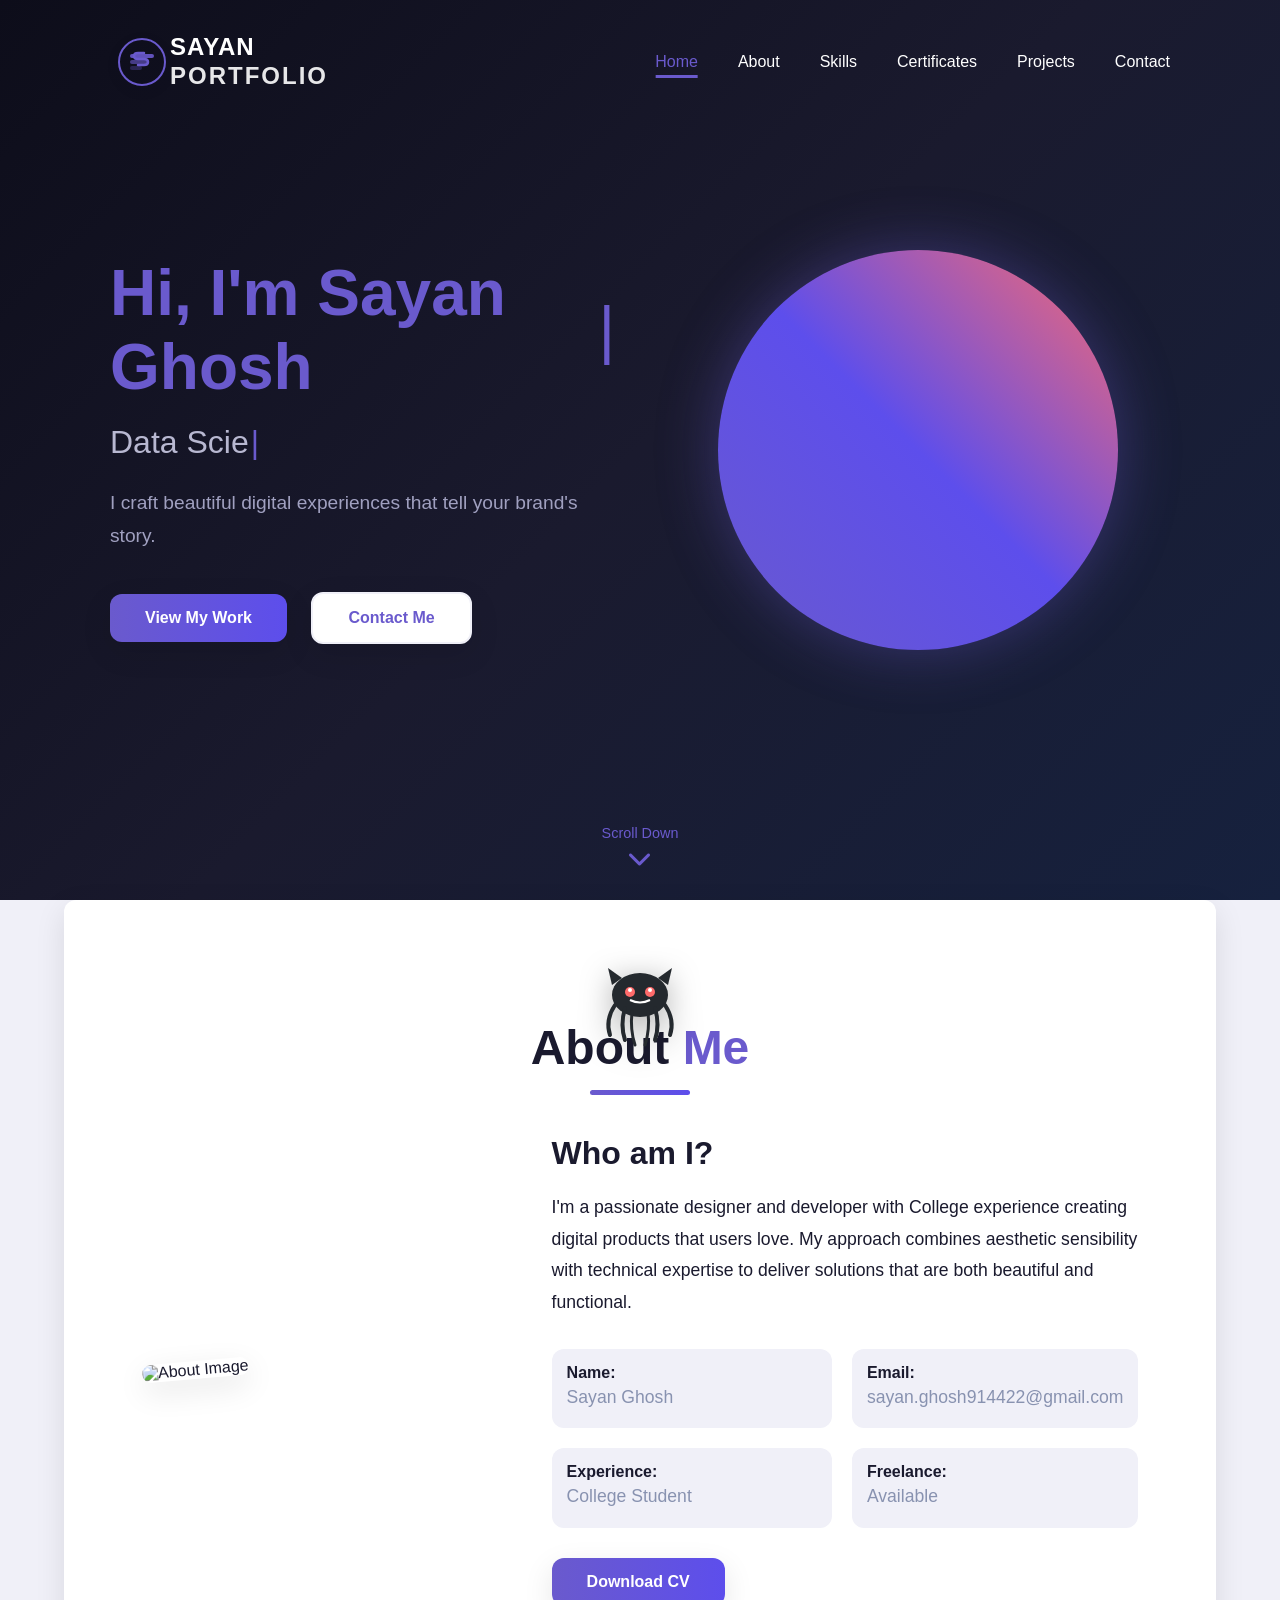
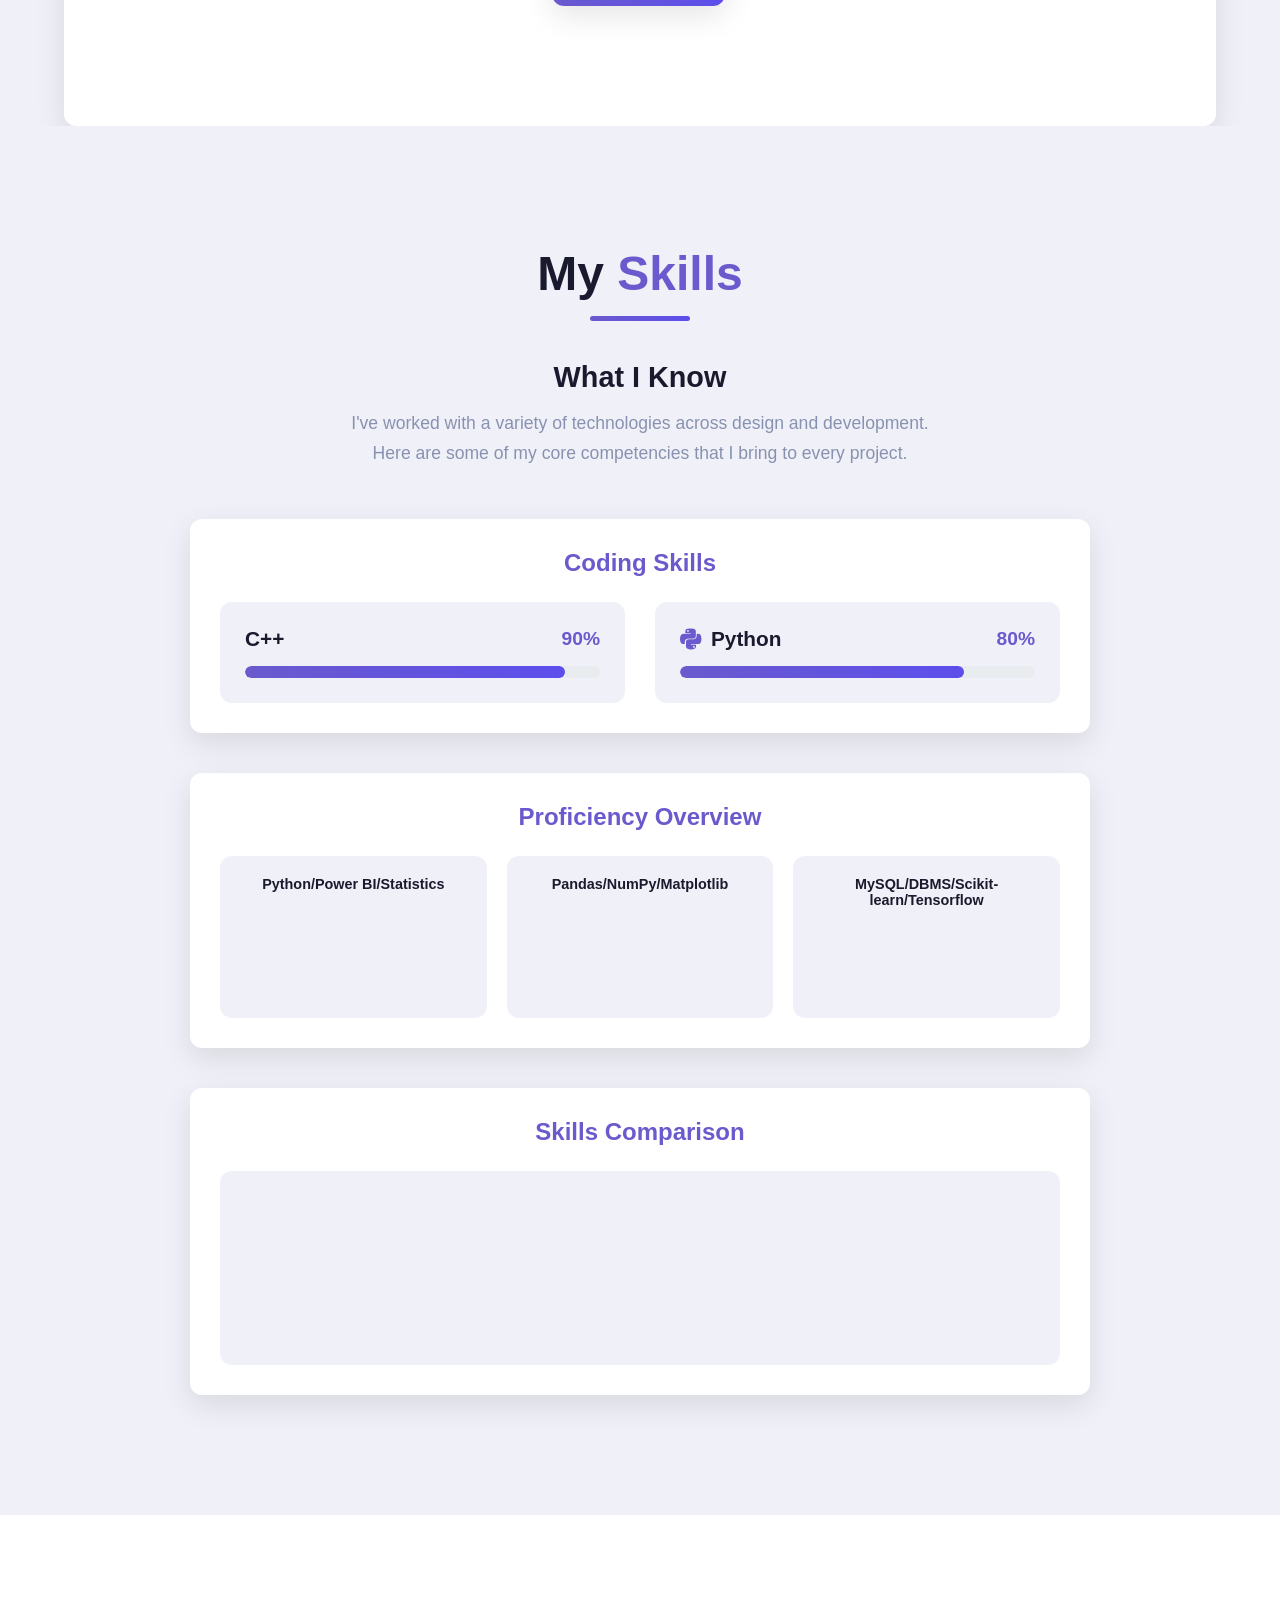
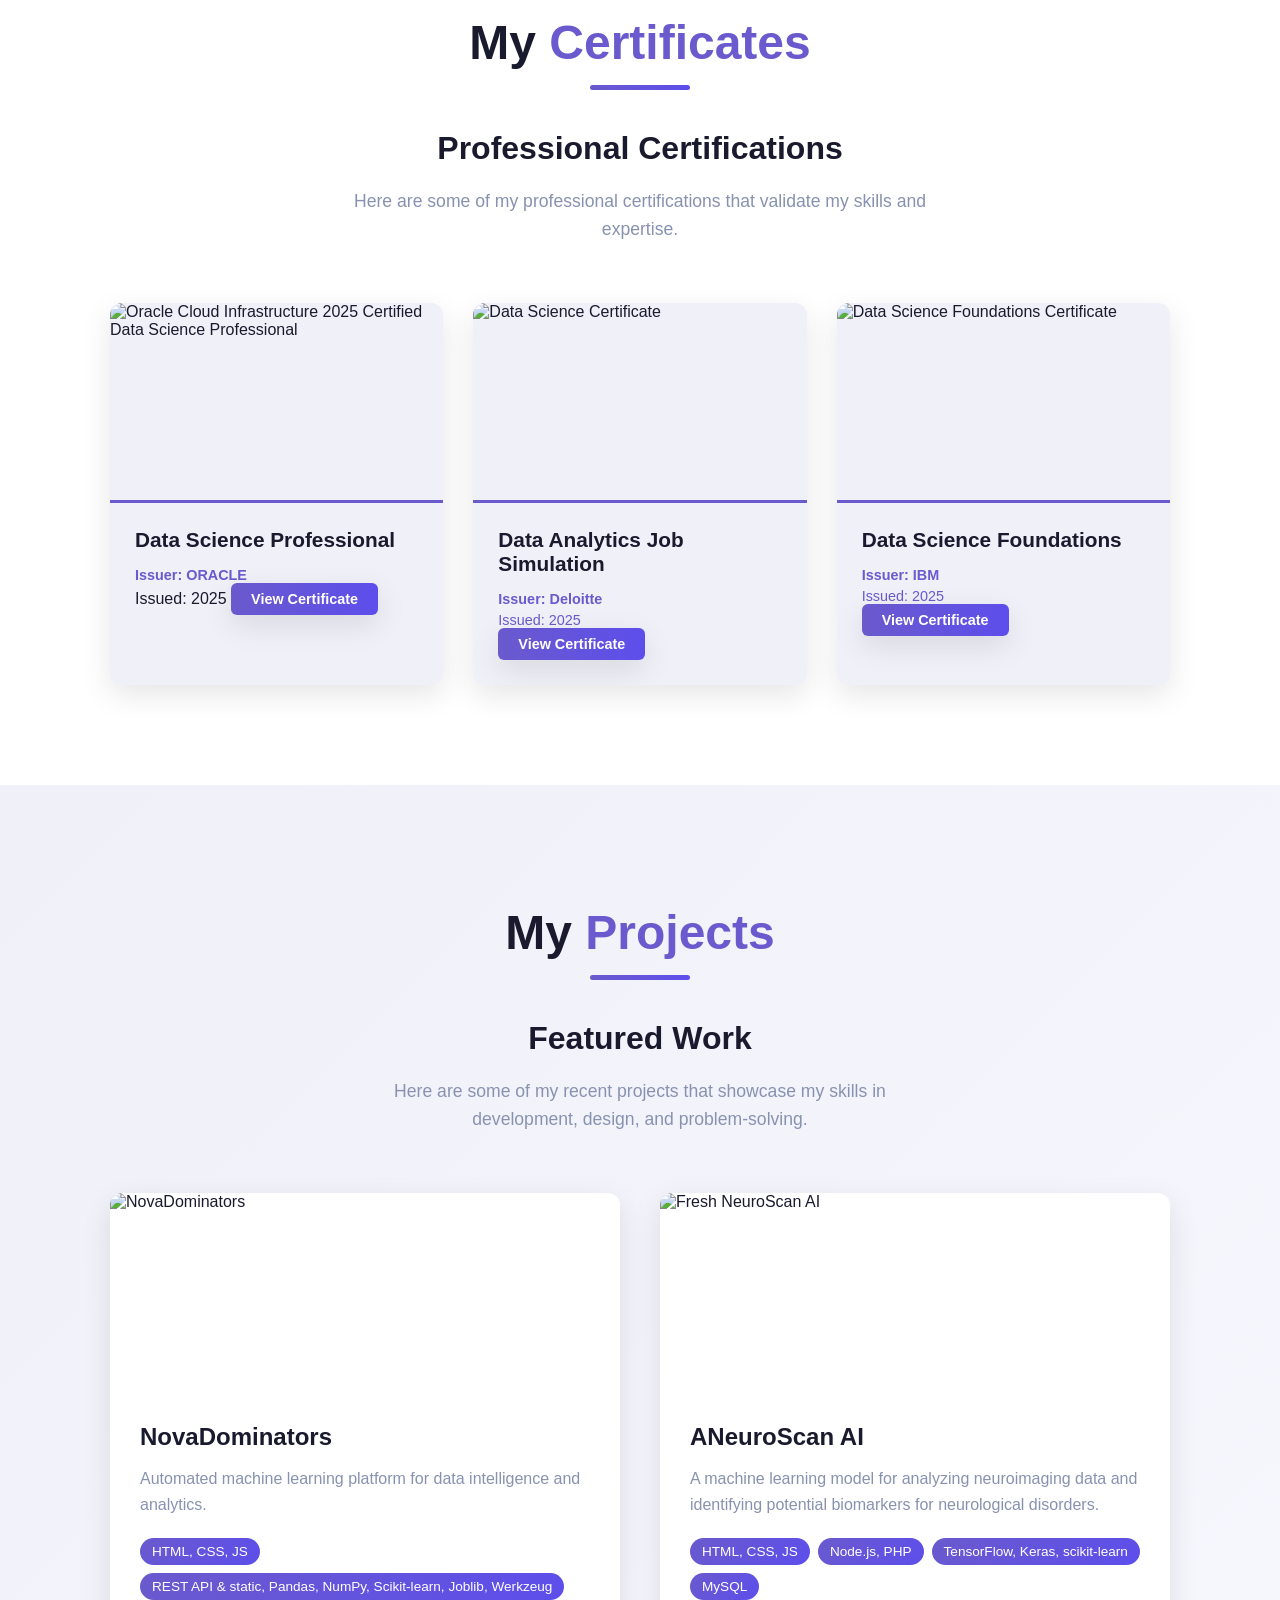
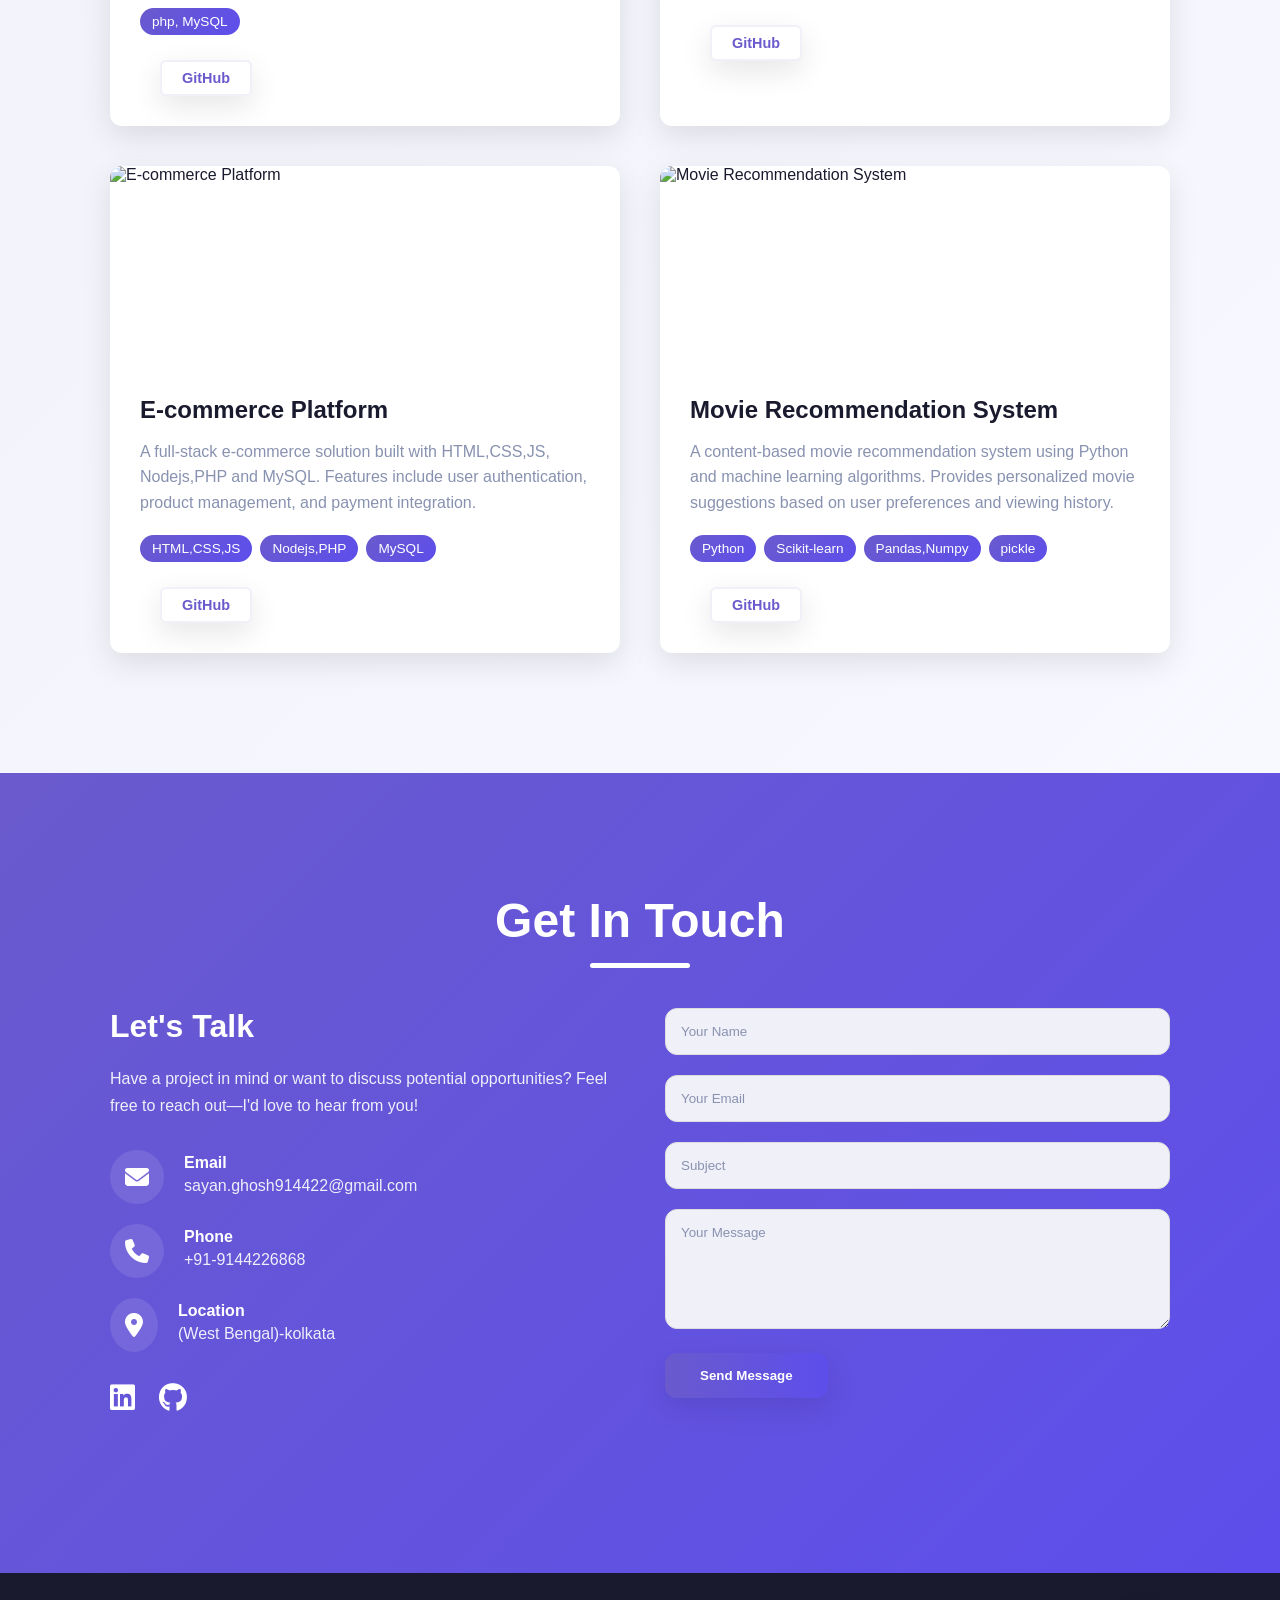
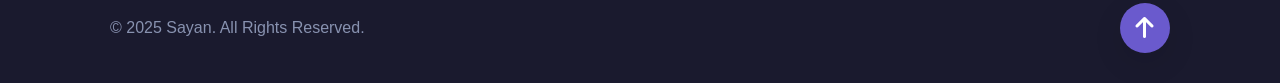
==== commit be291884: "Add files via upload" ====
--- a/newpro.html
+++ b/newpro.html
@@ -370,7 +370,7 @@
                             <i class="fas fa-phone"></i>
                             <div>
                                 <span>Phone</span>
-                                <p>+91 </p>
+                                <p>+91-9144226868</p>
                             </div>
                         </div>
                         <div class="contact-item">
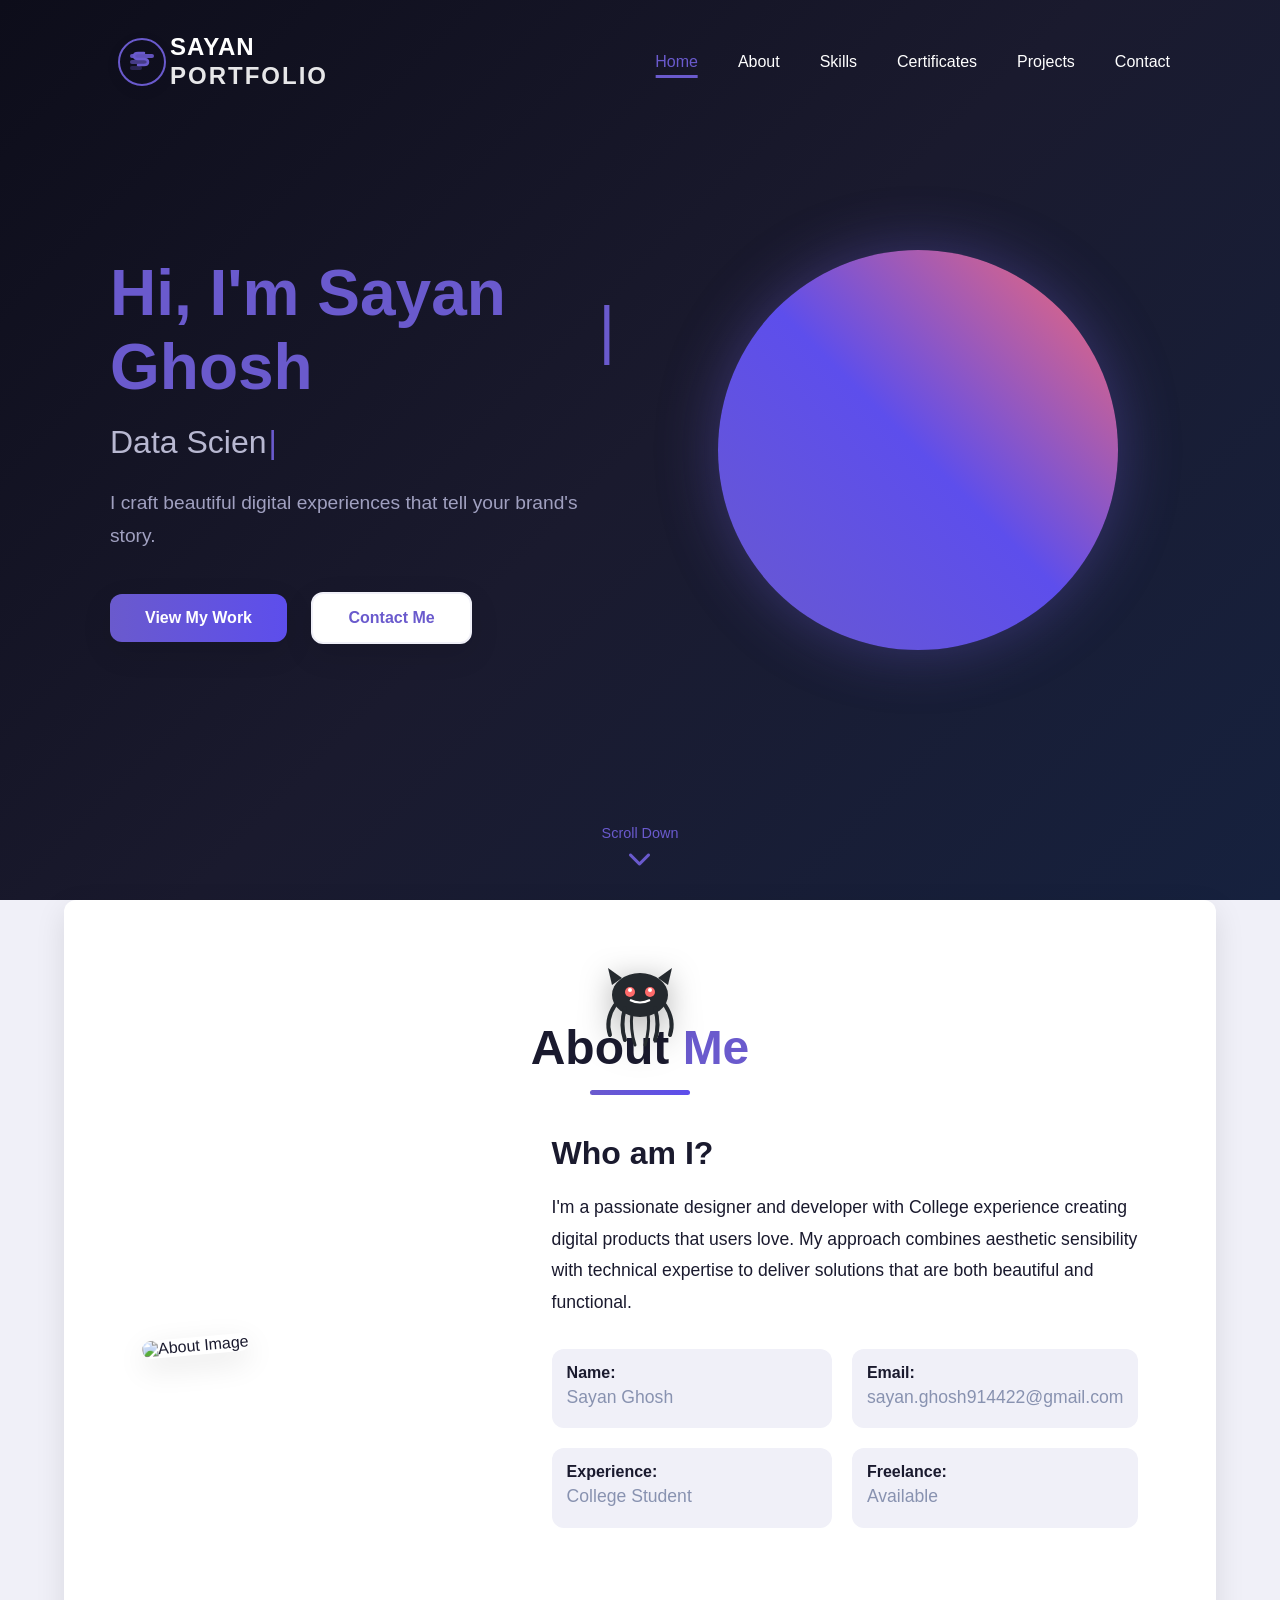
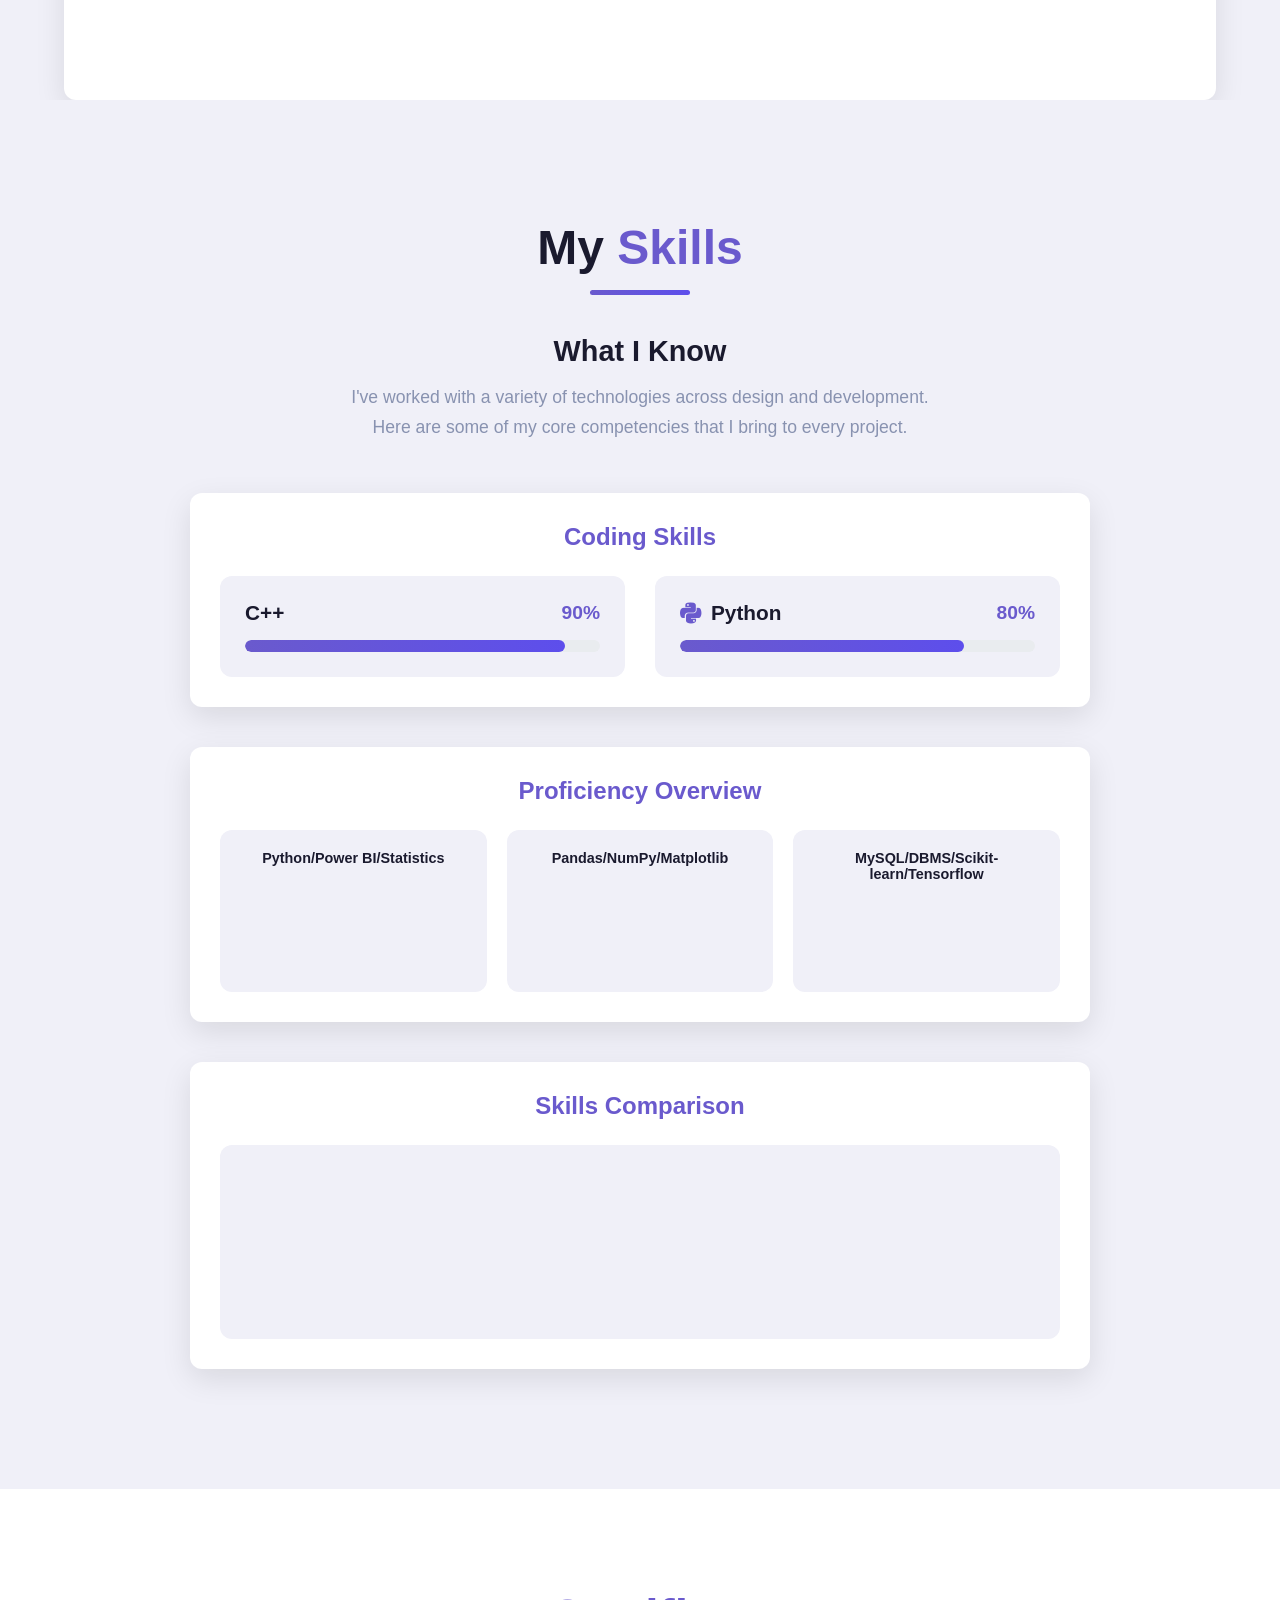
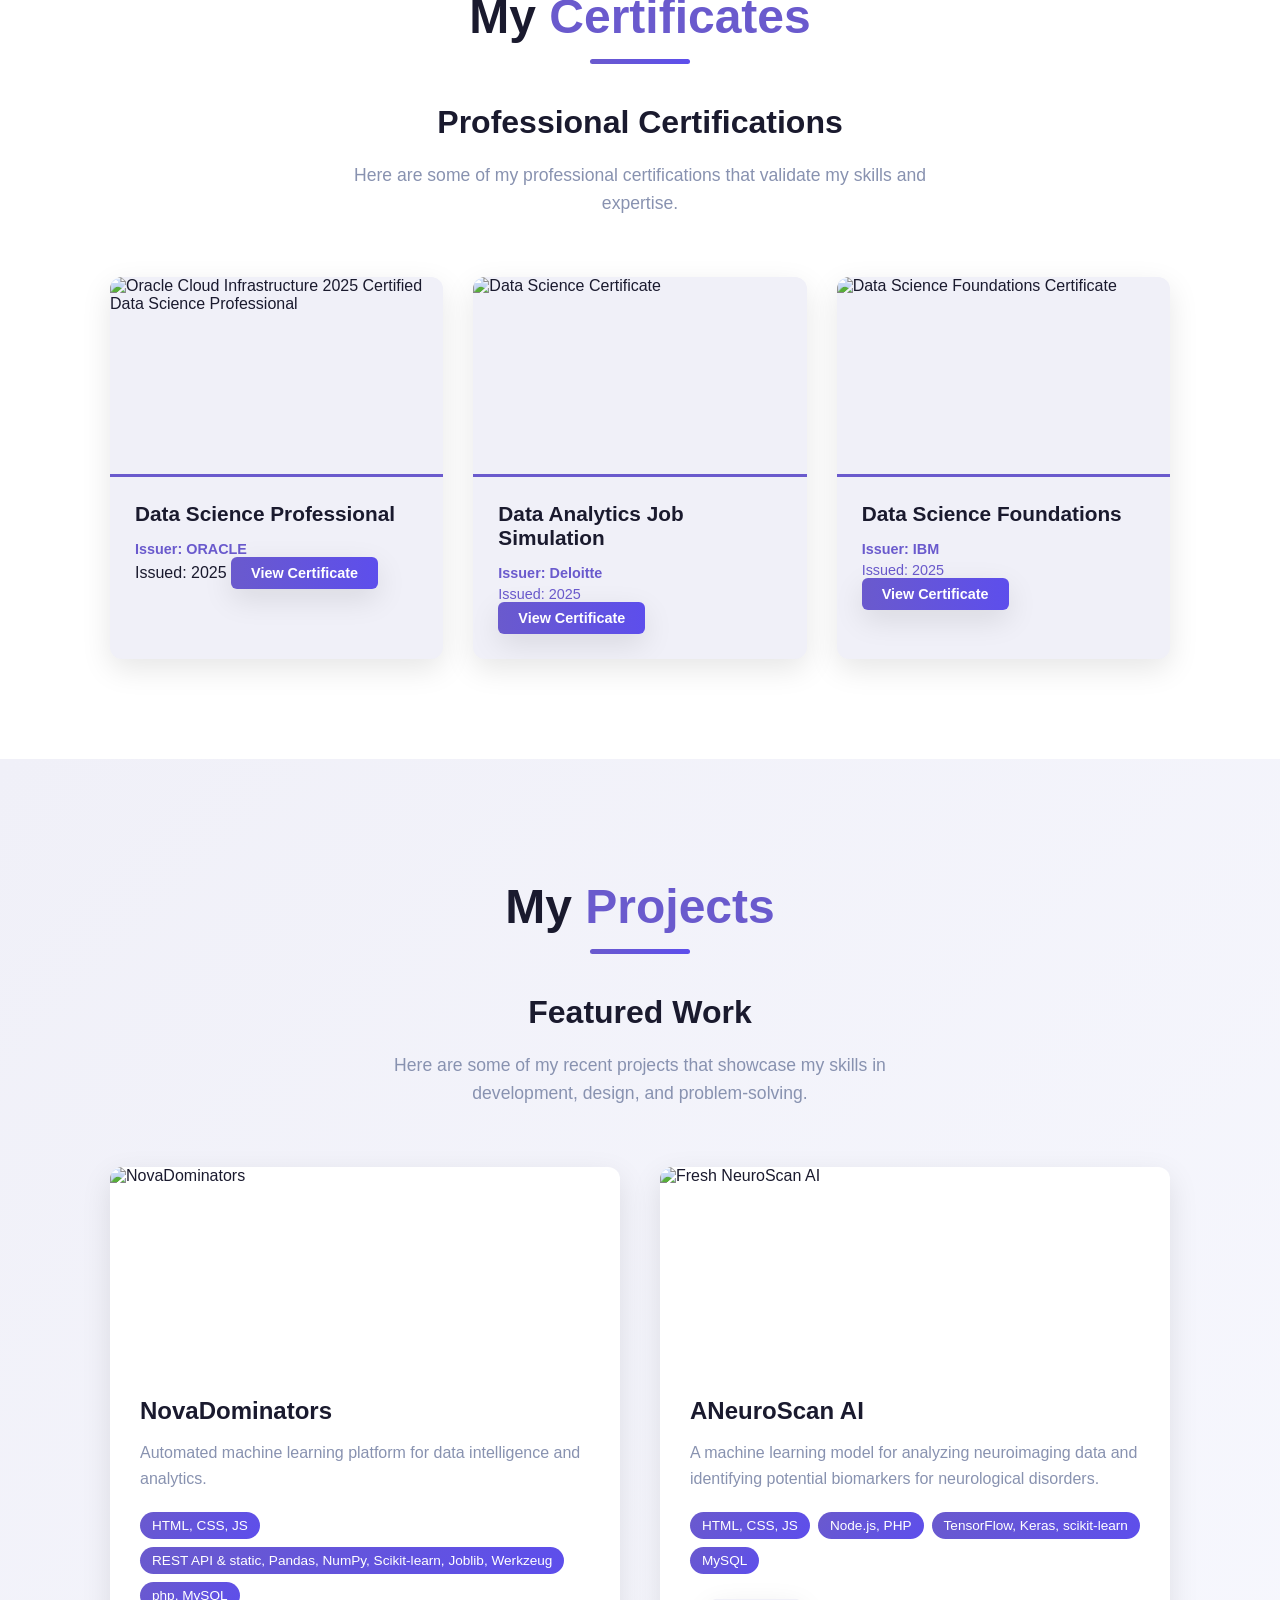
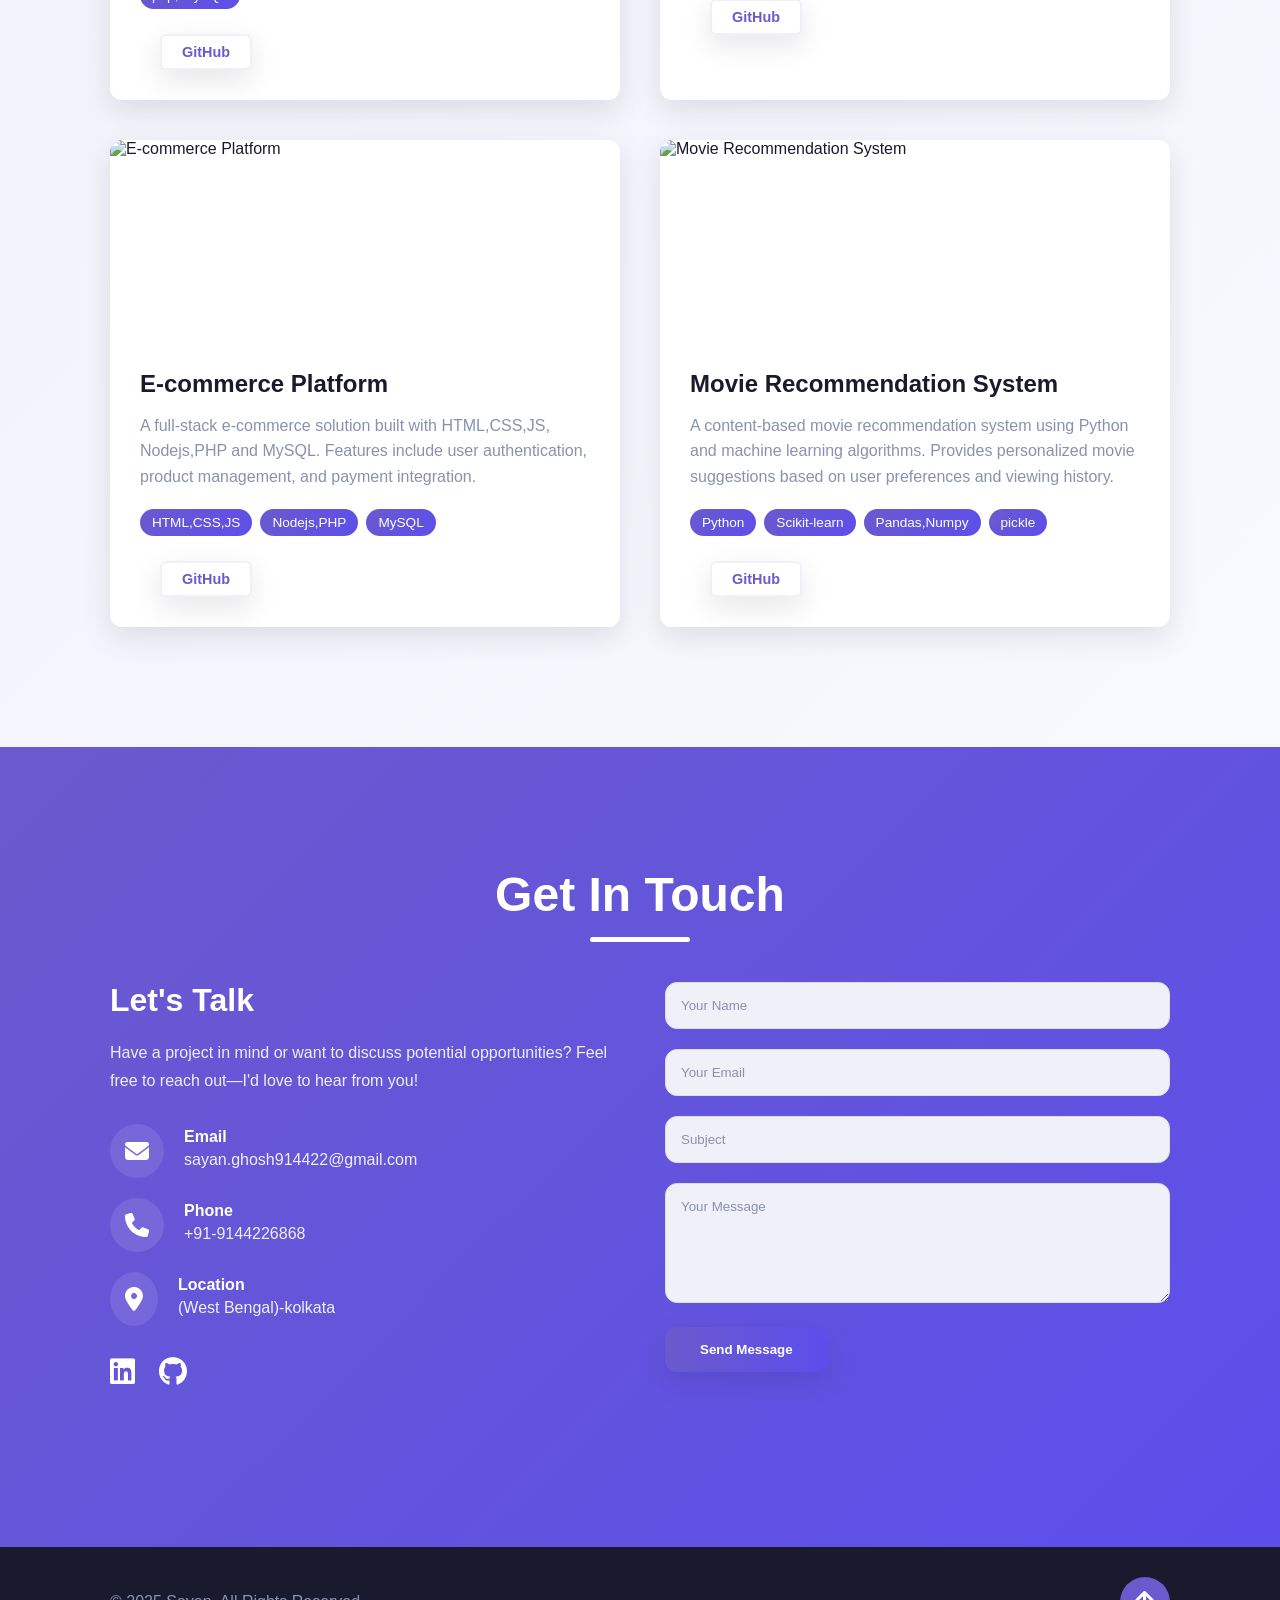
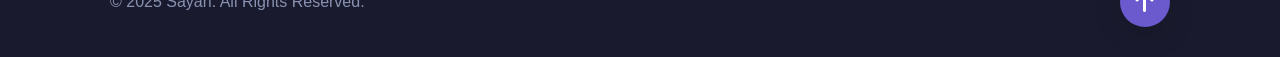
==== commit 21dc9339: "Add files via upload" ====
--- a/newpro.html
+++ b/newpro.html
@@ -131,8 +131,6 @@
                             <p>Available</p>
                         </div>
                     </div>
-                    
-                    <a href="cv.pdf" class="btn primary" download>Download CV</a>
                 </div>
             </div>
         </div>
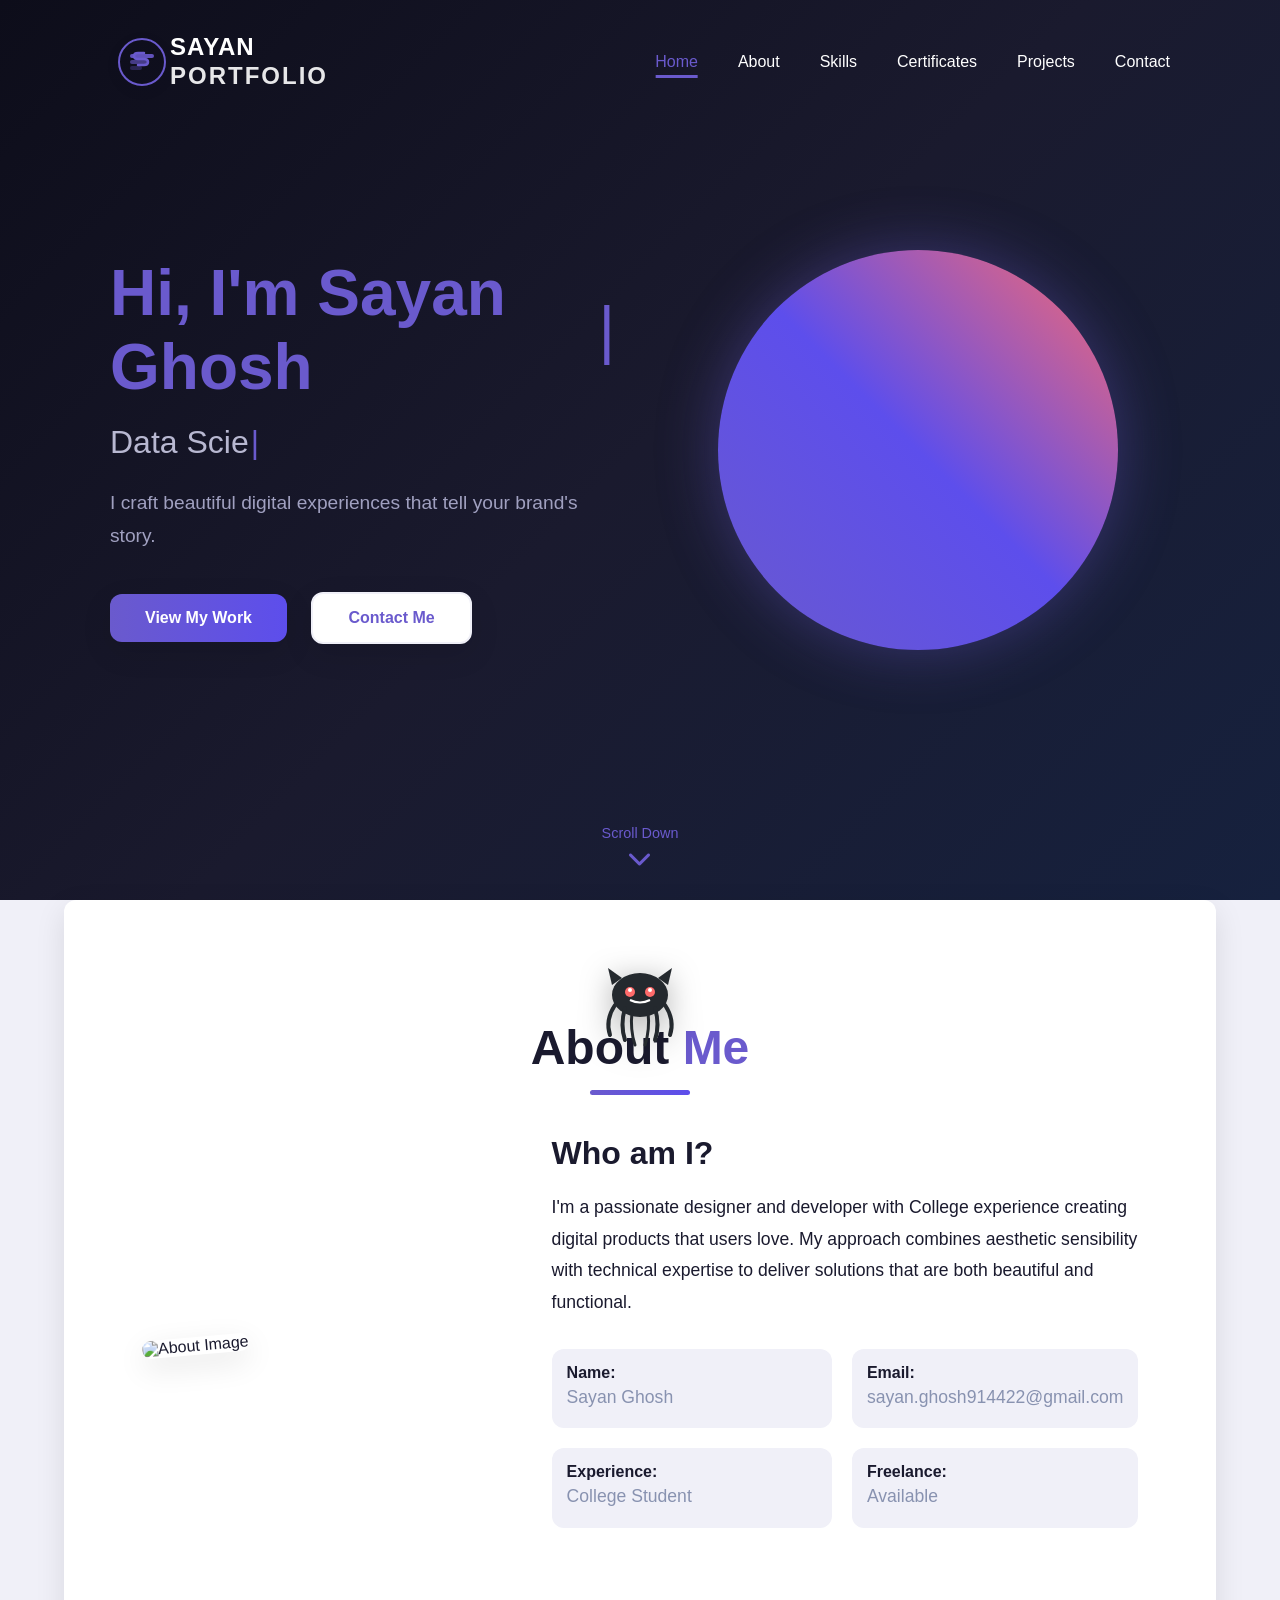
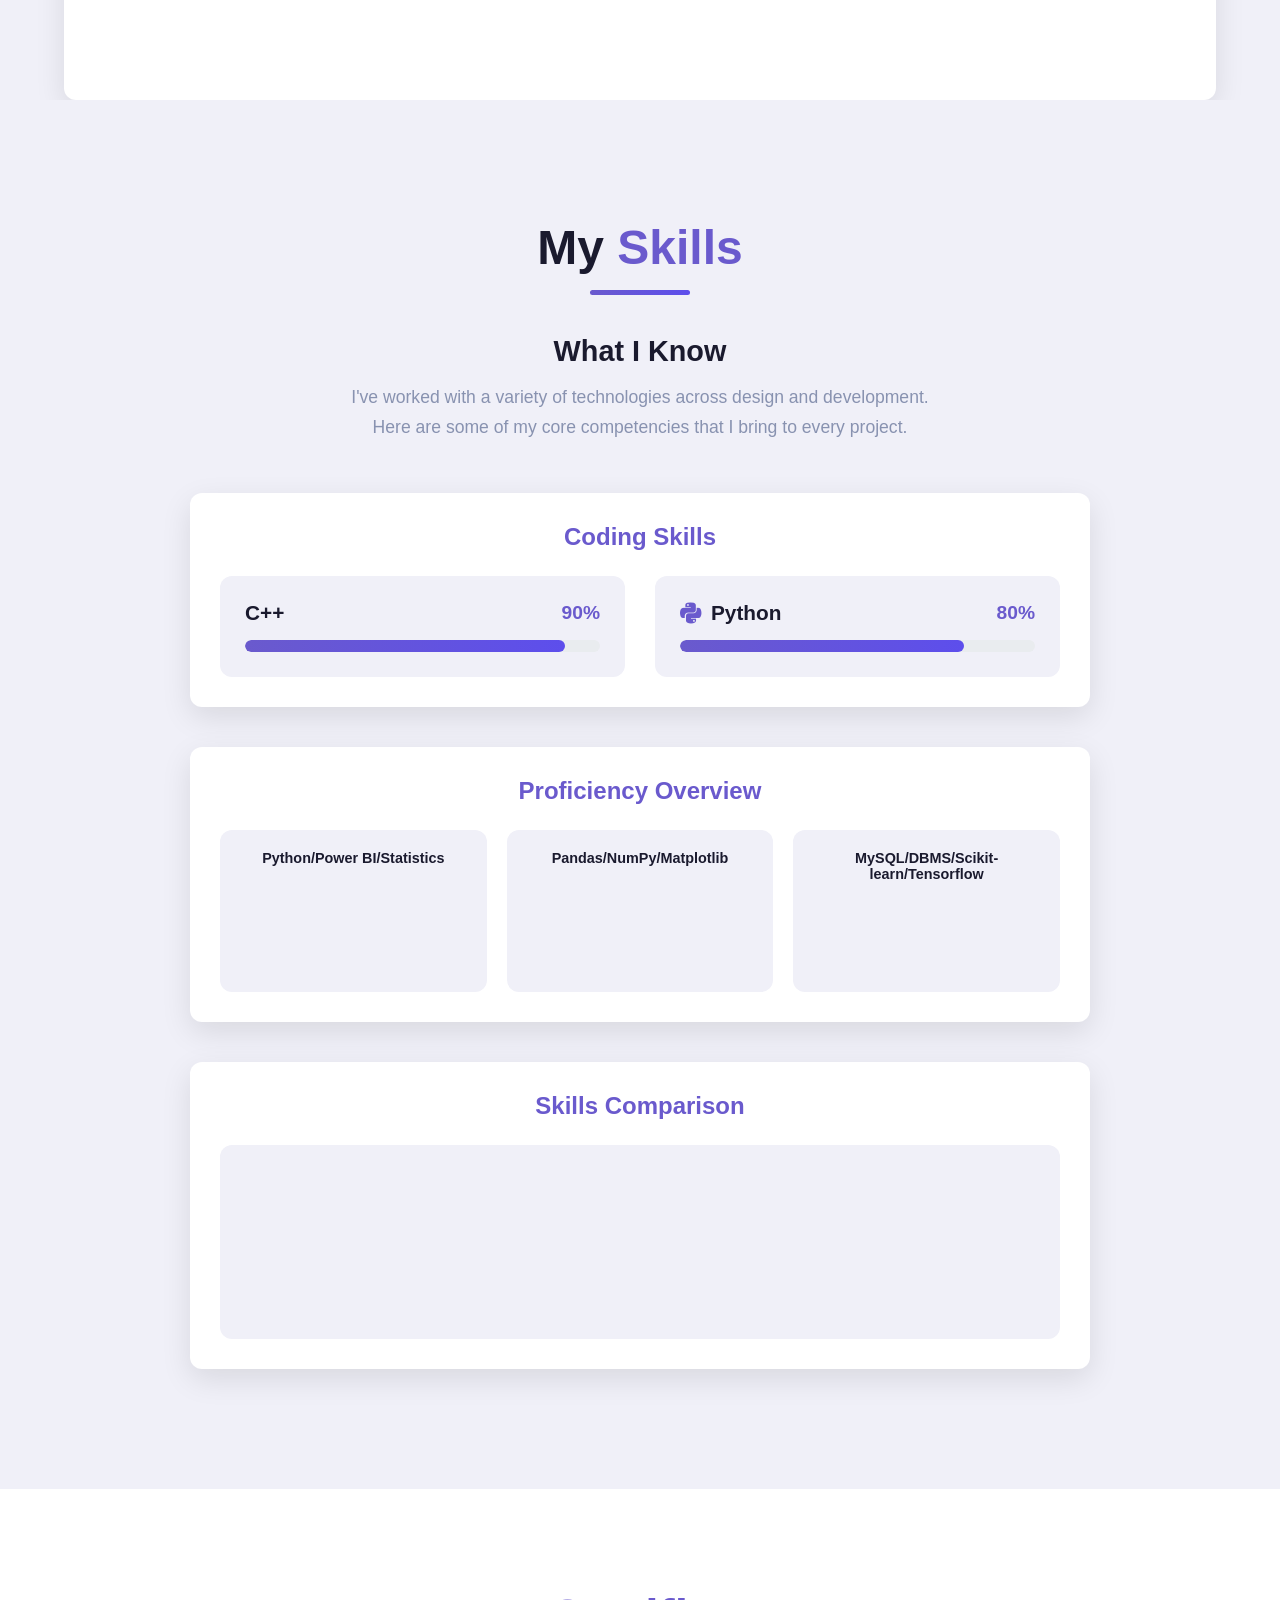
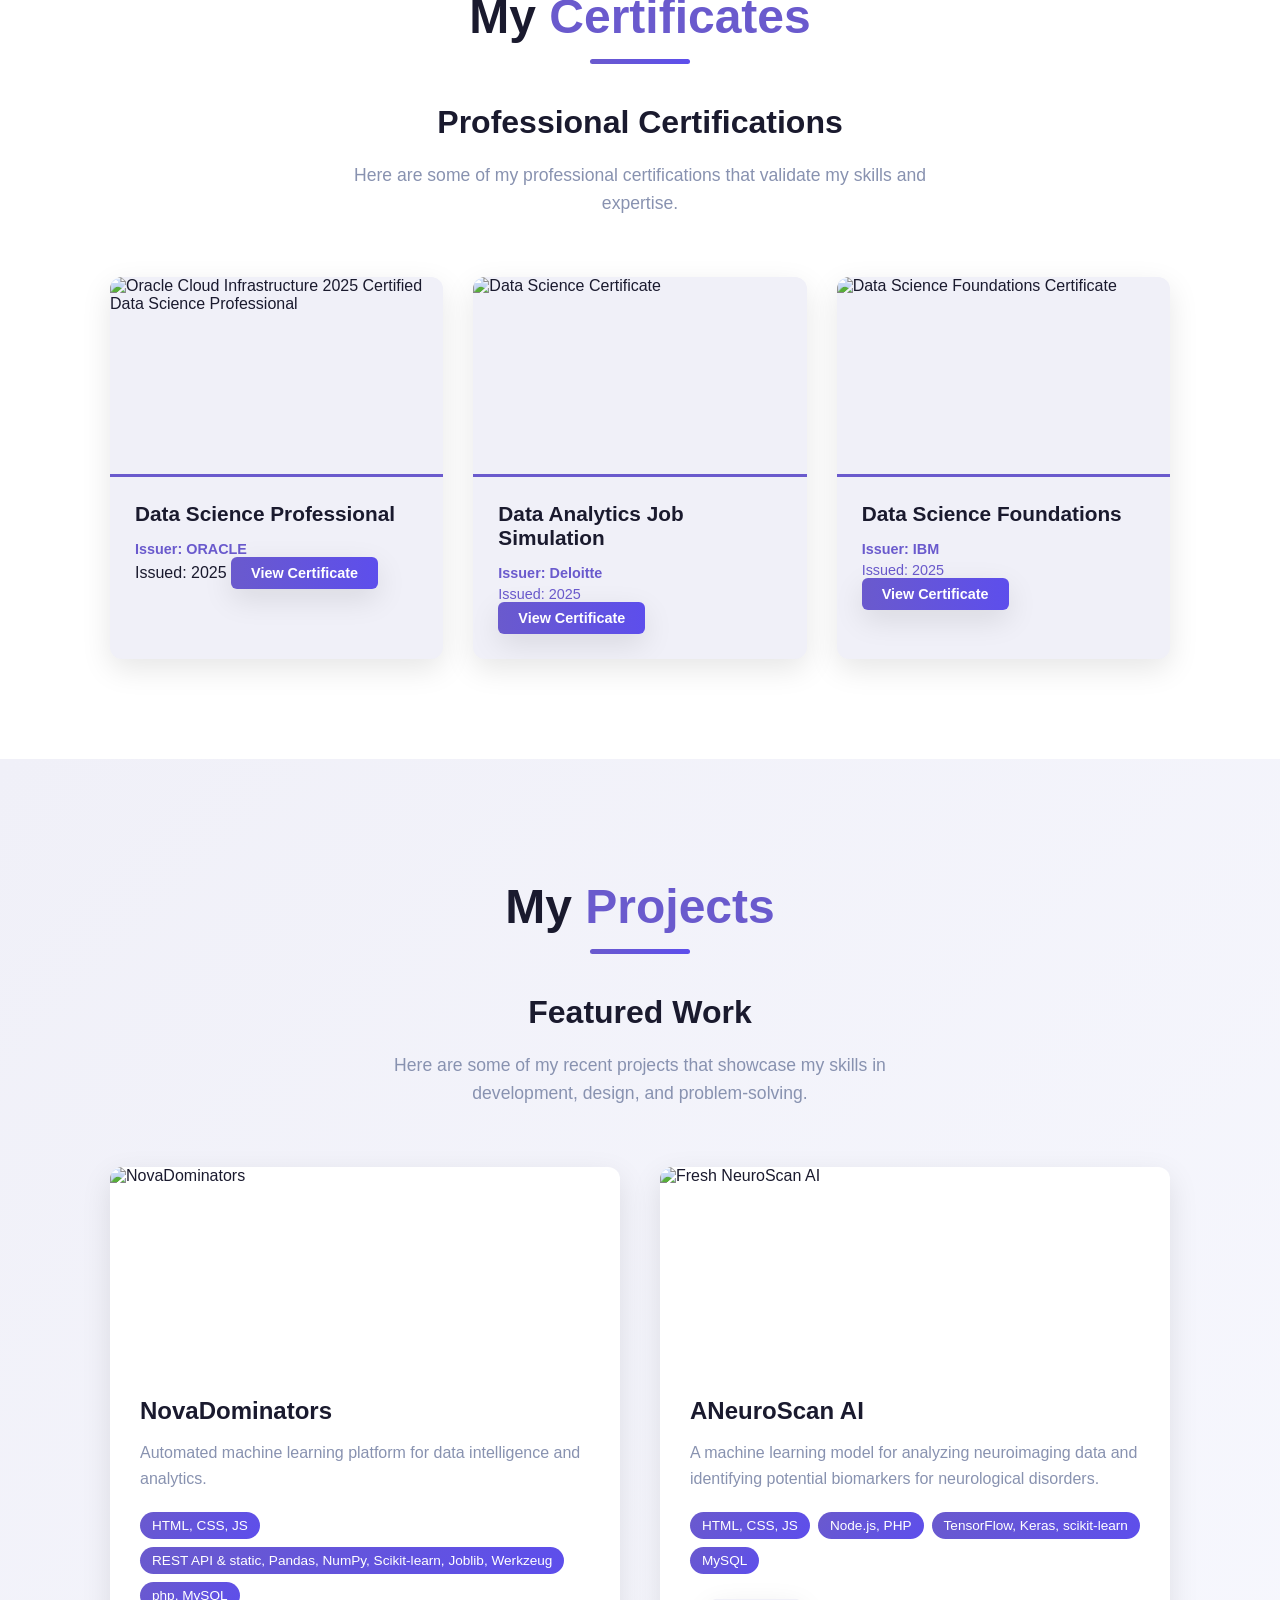
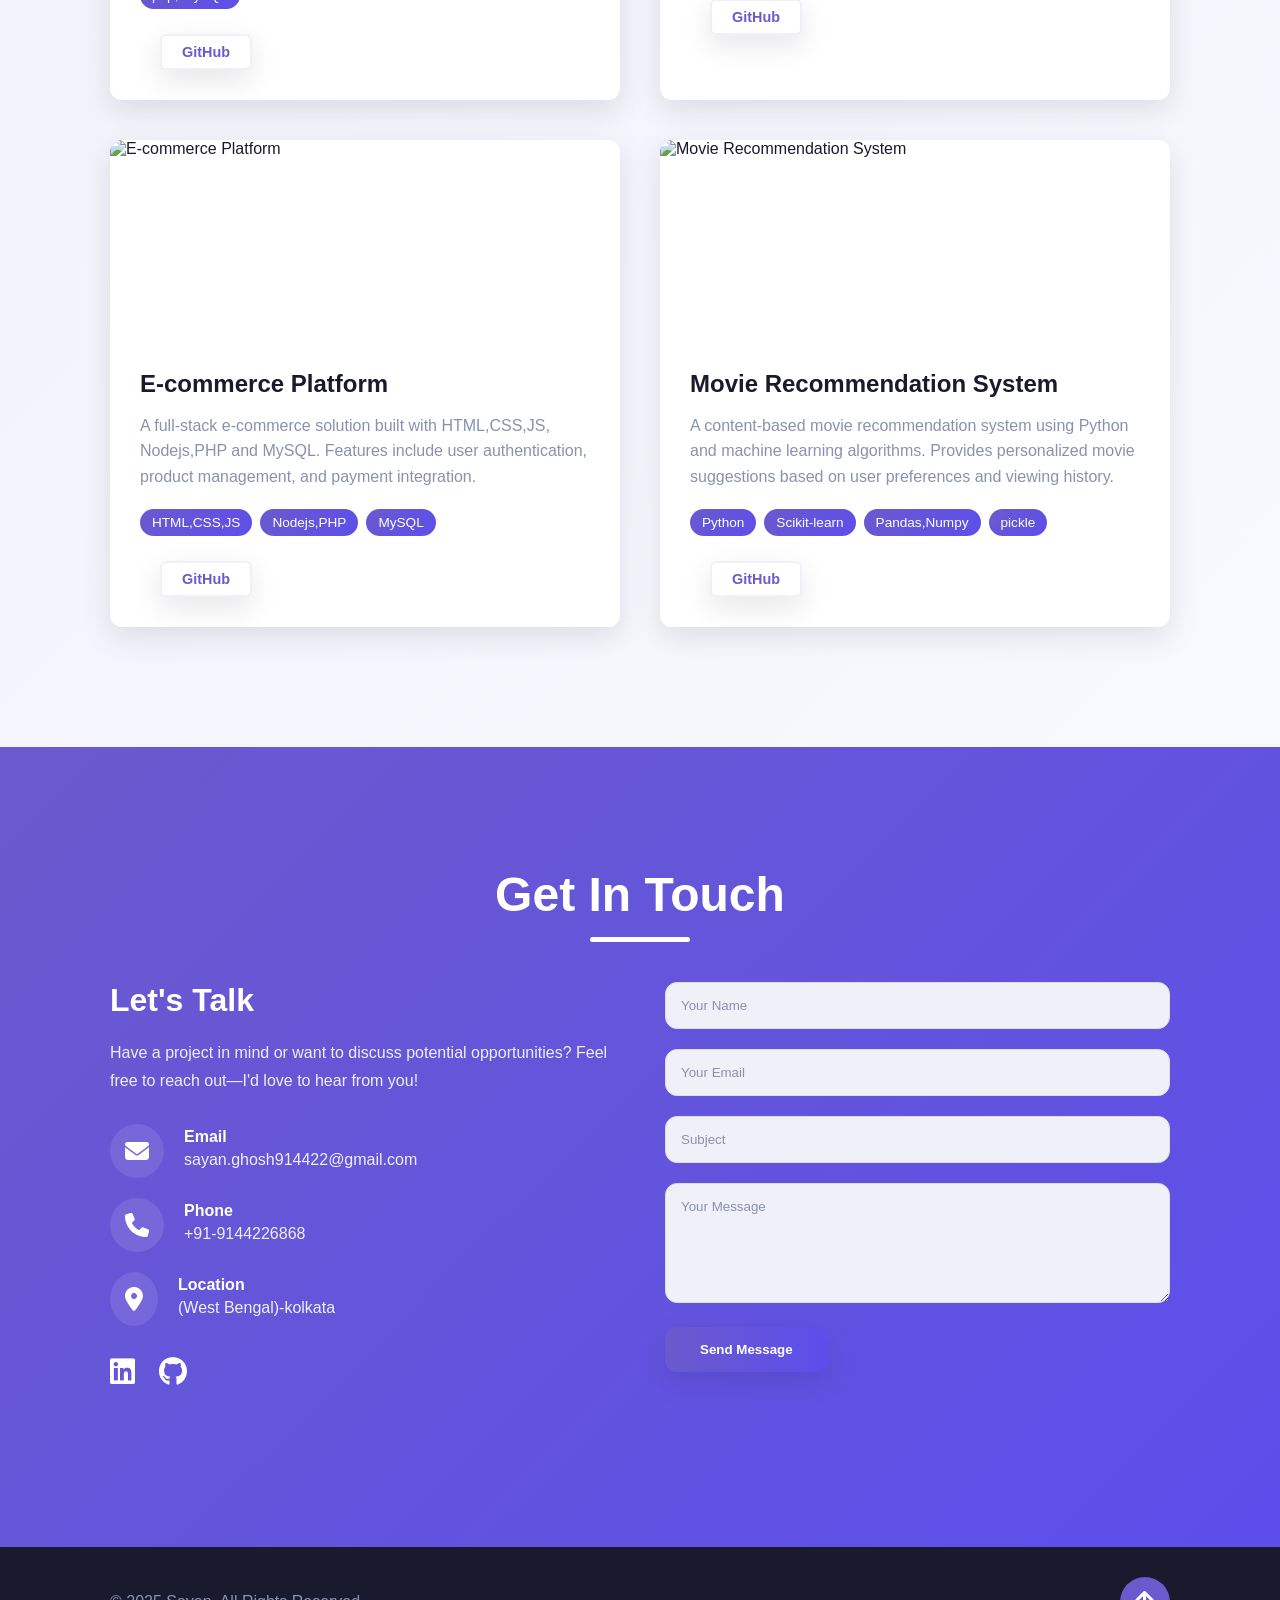
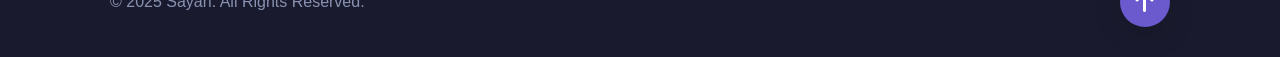
==== commit ac1aeba6: "Add files via upload" ====
--- a/newpro.html
+++ b/newpro.html
@@ -279,7 +279,7 @@
                             </div>
                             <div class="project-links">
                         
-                                <a href="https://github.com/sayan-ghosh8124/AutoML-Data-Intelligence-Platform-" class="btn small secondary" target="_blank" rel="noopener noreferrer">GitHub</a>
+                                <a href="https://openhub-platform.onrender.com" class="btn small secondary" target="_blank" rel="noopener noreferrer">GitHub</a>
                             </div>
                         </div>
                     </div>
